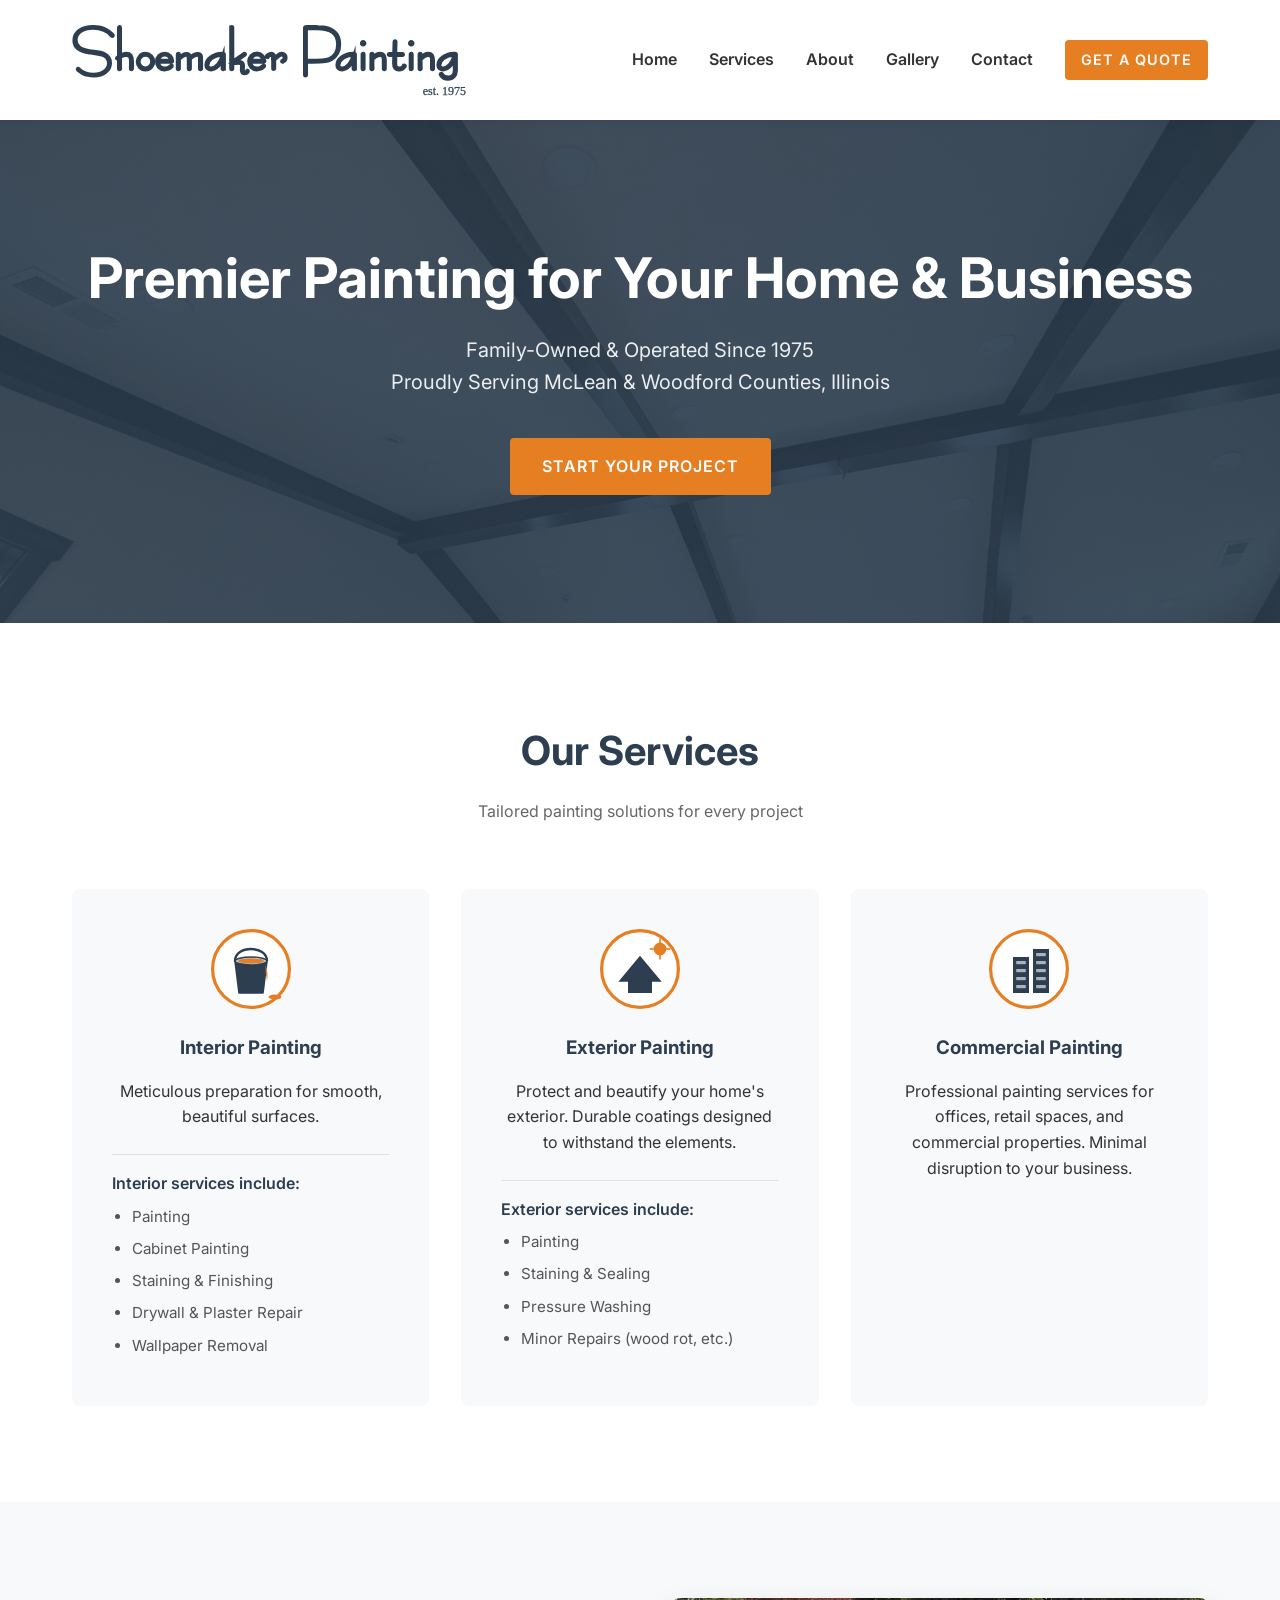
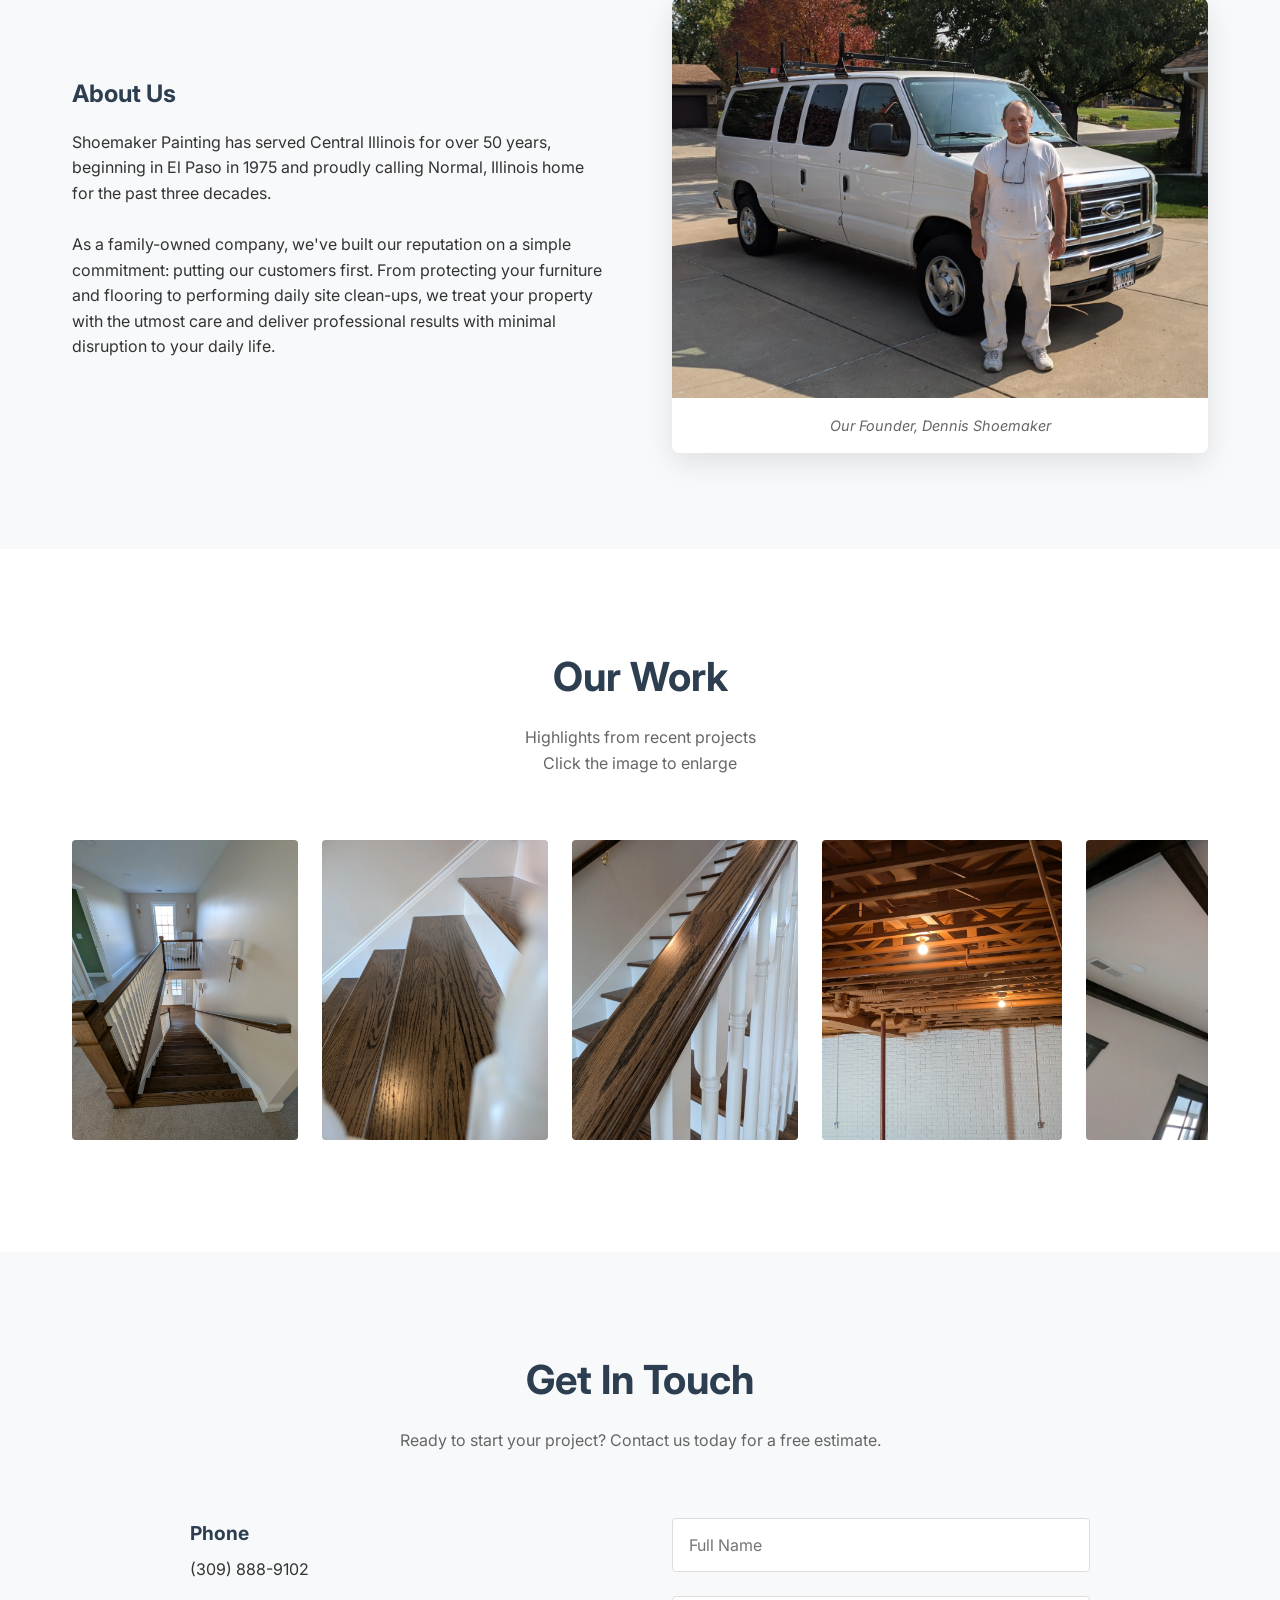
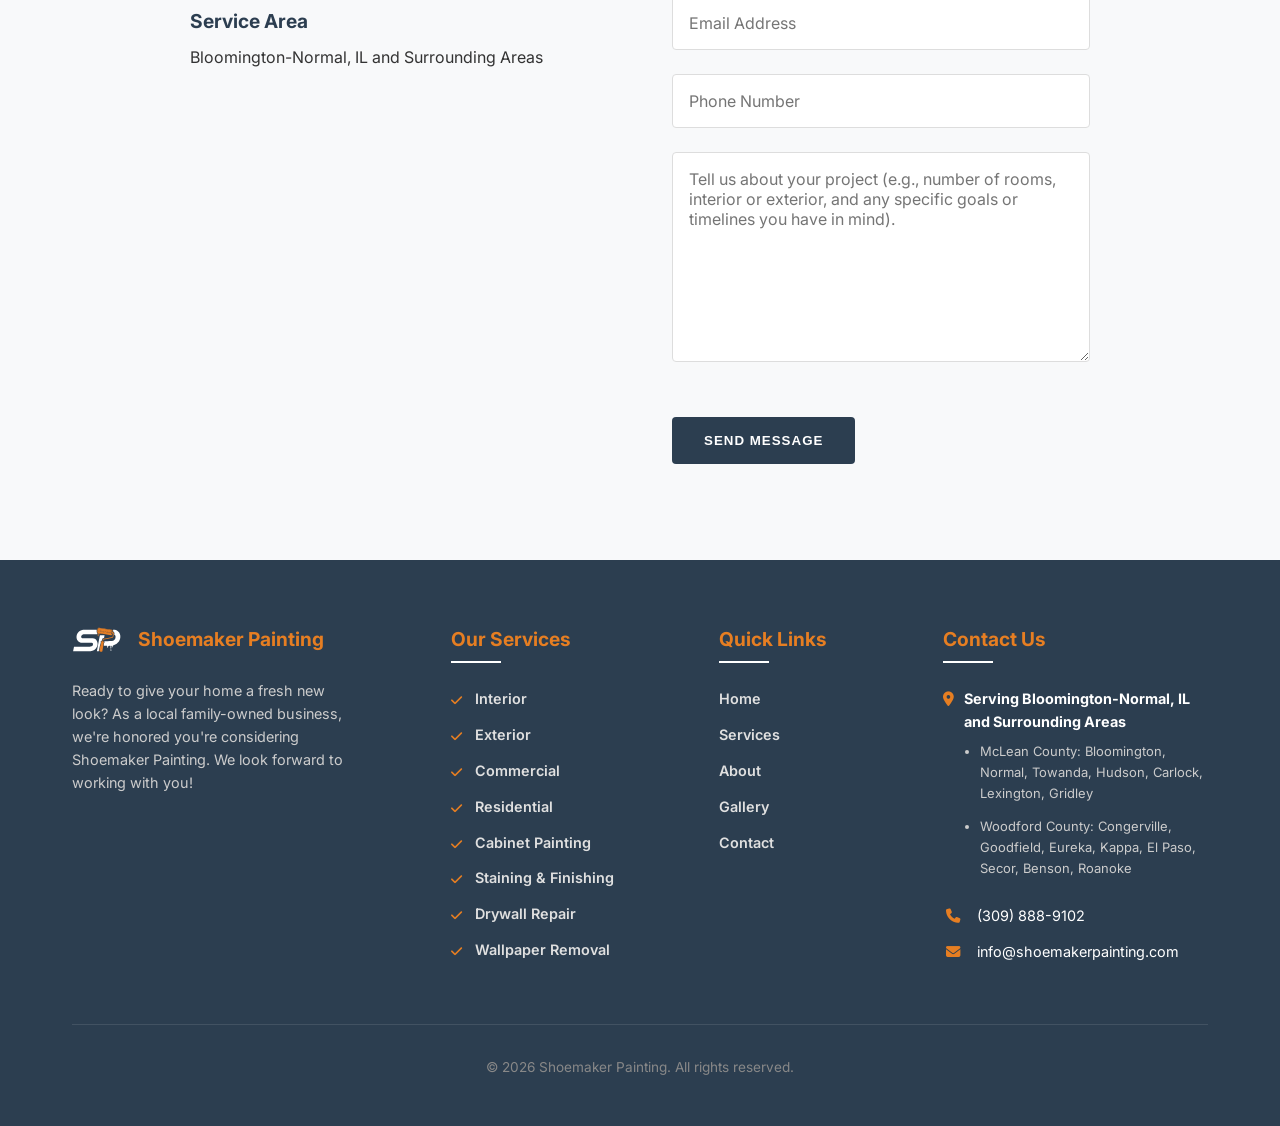
==== index.html @ 108792e7 "Update index.html" ====
<!DOCTYPE html>
<html lang="en">

<head>
    <meta charset="UTF-8">
    <meta name="viewport" content="width=device-width, initial-scale=1.0">
    <title>Shoemaker Painting | Professional Painting Services</title>
    <link rel="icon" type="image/svg+xml" href="images/favicon.svg">
    <meta name="description"
        content="Professional painting services for residential and commercial properties in Bloomington-Normal, Illinois, and surrounding areas. Elevate your interiors and exteriors with our skilled painters.">
    <link rel="preconnect" href="https://fonts.googleapis.com">
    <link rel="preconnect" href="https://fonts.gstatic.com" crossorigin>
    <link href="https://fonts.googleapis.com/css2?family=Inter:wght@400;600;700&display=swap" rel="stylesheet">
    <link href="https://fonts.googleapis.com/css2?family=Dancing+Script:wght@700&display=swap" rel="stylesheet">
    <link rel="stylesheet" href="https://cdnjs.cloudflare.com/ajax/libs/font-awesome/6.4.0/css/all.min.css">
    <link rel="stylesheet" href="style.css">
    <script src="script.js" defer></script>
    <script type="application/ld+json">
    {
        "@context": "https://schema.org",
        "@type": "WebSite",
        "name": "Shoemaker Painting",
        "alternateName": ["Dennis Shoemaker Painting"],
        "url": "https://shoemakerpainting.com/"
    }
    </script>
</head>

<body>
    <header>
        <div class="container">
            <nav>
                <a href="#home" class="logo-link">
                    <img src="images/logo.svg" alt="Shoemaker Painting" class="logo-img">
                </a>
                <div class="menu-toggle" id="mobile-menu">
                    <span>&#9776;</span>
                </div>
                <ul class="nav-links">
                    <li><a href="#home">Home</a></li>
                    <li><a href="#services">Services</a></li>
                    <li><a href="#about">About</a></li>
                    <li><a href="#gallery">Gallery</a></li>
                    <li><a href="#contact">Contact</a></li>
                    <li><a href="#contact" class="btn btn-primary" style="padding: 0.5rem 1rem; font-size: 0.9rem;">Get
                            a Quote</a></li>
                </ul>
            </nav>
        </div>
    </header>

    <section id="home" class="hero">
        <div class="container">
            <h1>Premier Painting for Your Home & Business</h1>
            <p>Family-Owned & Operated Since 1975<br>
                Proudly Serving McLean & Woodford Counties, Illinois</p>
            <a href="#contact" class="btn btn-primary">Start Your Project</a>
        </div>
    </section>

    <section id="services" class="services">
        <div class="container">
            <div class="section-header">
                <h2>Our Services</h2>
                <p>Tailored painting solutions for every project</p>
            </div>
            <div class="services-grid">
                <div class="service-card">
                    <div class="service-icon">
                        <img src="images/services/interior.svg" alt="Interior Painting Icon">
                    </div>
                    <h3>Interior Painting</h3>
                    <p>Meticulous preparation for smooth, beautiful surfaces.</p>
                    <div class="service-list-container">
                        <p>Interior services include:</p>
                        <ul class="service-list">
                            <li>Painting</li>
                            <li>Cabinet Painting</li>
                            <li>Staining & Finishing</li>
                            <li>Drywall & Plaster Repair</li>
                            <li>Wallpaper Removal</li>
                        </ul>
                    </div>
                </div>
                <div class="service-card">
                    <div class="service-icon">
                        <img src="images/services/exterior.svg" alt="Exterior Painting Icon">
                    </div>
                    <h3>Exterior Painting</h3>
                    <p>Protect and beautify your home's exterior. Durable coatings designed to withstand the elements.
                    </p>
                    <div class="service-list-container">
                        <p>Exterior services include:</p>
                        <ul class="service-list">
                            <li>Painting</li>
                            <li>Staining & Sealing</li>
                            <li>Pressure Washing</li>
                            <li>Minor Repairs (wood rot, etc.)</li>
                        </ul>
                    </div>
                </div>
                <div class="service-card">
                    <div class="service-icon">
                        <img src="images/services/commercial.svg" alt="Commercial Painting Icon">
                    </div>
                    <h3>Commercial Painting</h3>
                    <p>Professional painting services for offices, retail spaces, and commercial properties. Minimal
                        disruption to your business.</p>
                </div>
            </div>
        </div>
    </section>

    <section id="about" class="about">
        <div class="container">
            <div class="about-content">
                <div class="about-text">
                    <h2>About Us</h2>
                    <p>Shoemaker Painting has served Central Illinois for over 50 years, beginning in El Paso in 1975
                        and proudly calling Normal, Illinois home for the past three decades.
                        <br><br>
                        As a family-owned company, we've built our reputation on a simple commitment: putting our
                        customers first. From protecting your furniture and flooring to performing daily site clean-ups,
                        we treat your property with the utmost care and deliver professional results with minimal
                        disruption to your daily life.
                    </p>
                </div>
                <!-- Placeholder for About Image -->
                <div class="about-image">
                    <img src="images/about.webp" alt="About Shoemaker Painting">
                    <p class="about-image-caption">Our Founder, Dennis Shoemaker</p>
                </div>
            </div>
        </div>
    </section>

    <section id="gallery" class="gallery">
        <div class="container">
            <div class="section-header">
                <h2>Our Work</h2>
                <p>Highlights from recent projects
                    <br>Click the image to enlarge
                </p>
            </div>
            <div class="gallery-wrapper">
                <div class="scroll-area left"></div>
                <div class="gallery-grid">
                    <div class="gallery-item"><img src="images/gallery/gallery_01.webp" alt="Gallery Image 1"></div>
                    <div class="gallery-item"><img src="images/gallery/gallery_02.webp" alt="Gallery Image 2"></div>
                    <div class="gallery-item"><img src="images/gallery/gallery_03.webp" alt="Gallery Image 3"></div>
                    <div class="gallery-item"><img src="images/gallery/gallery_04.webp" alt="Gallery Image 4"></div>
                    <div class="gallery-item"><img src="images/gallery/gallery_05.webp" alt="Gallery Image 5"></div>
                    <div class="gallery-item"><img src="images/gallery/gallery_06.webp" alt="Gallery Image 6"></div>
                    <div class="gallery-item"><img src="images/gallery/gallery_07.webp" alt="Gallery Image 7"></div>
                    <div class="gallery-item"><img src="images/gallery/gallery_08.webp" alt="Gallery Image 8"></div>
                    <div class="gallery-item"><img src="images/gallery/gallery_09.webp" alt="Gallery Image 9"></div>
                    <div class="gallery-item"><img src="images/gallery/gallery_010.webp" alt="Gallery Image 10"></div>
                    <div class="gallery-item"><img src="images/gallery/gallery_011.webp" alt="Gallery Image 11"></div>
                    <div class="gallery-item"><img src="images/gallery/gallery_012.webp" alt="Gallery Image 12"></div>
                </div>
                <div class="scroll-area right"></div>
            </div>
        </div>
    </section>

    <section id="contact" class="contact">
        <div class="container">
            <div class="section-header">
                <h2>Get In Touch</h2>
                <p>Ready to start your project? Contact us today for a free estimate.</p>
            </div>
            <div class="contact-container">
                <div class="contact-info">
                    <div>
                        <h3>Phone</h3>
                        <p>(309) 888-9102</p>
                    </div>
                    <div>
                        <h3>Service Area</h3>
                        <p>Bloomington-Normal, IL and Surrounding Areas</p>
                    </div>
                </div>
                <form class="contact-form" target="_blank" action="https://api.web3forms.com/submit" method="POST"
                    id="form">
                    <input type="hidden" name="access_key" value="b9a448a4-fd8c-4ebf-8d6e-56b4ec3b4410">
                    <input type="hidden" name="subject" value="New Message from shoemakerpainting.com" />
                    <input type="hidden" name="redirect" value="https://web3forms.com/success" />
                    <div class="form-group">
                        <input type="text" name="name" id="name" placeholder="Full Name" required>
                    </div>
                    <div class="form-group">
                        <input type="email" name="email" id="email" placeholder="Email Address" required>
                    </div>
                    <div class="form-group">
                        <input type="tel" name="phone" id="phone" placeholder="Phone Number" required>
                    </div>
                    <div class="form-group">
                        <textarea name="message" id="message"
                            placeholder="Tell us about your project (e.g., number of rooms, interior or exterior, and any specific goals or timelines you have in mind)."
                            maxlength="2000" required></textarea>
                    </div>
                    <div class="h-captcha" data-captcha="true"></div>
                    <button type="submit" class="btn btn-submit">Send Message</button>
                </form>
            </div>
        </div>
    </section>

    <footer>
        <div class="container">
            <div class="footer-content">
                <!-- Brand Section -->
                <div class="footer-section brand">
                    <div class="footer-brand-header">
                        <img src="images/icon.svg" alt="Shoemaker Painting Logo" class="footer-logo">
                        <h3>Shoemaker Painting</h3>
                    </div>
                    <p>Ready to give your home a fresh new look? As a local family-owned business, we're honored you're
                        considering Shoemaker Painting. We look forward to working with you!</p>
                </div>

                <!-- Services -->
                <div class="footer-section services-footer">
                    <h3>Our Services</h3>
                    <ul>
                        <li><a href="#services">Interior</a></li>
                        <li><a href="#services">Exterior</a></li>
                        <li><a href="#services">Commercial</a></li>
                        <li><a href="#services">Residential</a></li>
                        <li><a href="#services">Cabinet Painting</a></li>
                        <li><a href="#services">Staining & Finishing</a></li>
                        <li><a href="#services">Drywall Repair</a></li>
                        <li><a href="#services">Wallpaper Removal</a></li>
                    </ul>
                </div>

                <!-- Quick Links -->
                <div class="footer-section links">
                    <h3>Quick Links</h3>
                    <ul>
                        <li><a href="#hero">Home</a></li>
                        <li><a href="#services">Services</a></li>
                        <li><a href="#about">About</a></li>
                        <li><a href="#gallery">Gallery</a></li>
                        <li><a href="#contact">Contact</a></li>
                    </ul>
                </div>

                <!-- Contact Info -->
                <div class="footer-section contact-info-footer">
                    <h3>Contact Us</h3>
                    <ul>
                        <li class="contact-item-flex">
                            <i class="fas fa-map-marker-alt"></i>
                            <div>
                                <strong>Serving Bloomington-Normal, IL and Surrounding Areas</strong>
                                <ul class="location-areas">
                                    <li>McLean County: Bloomington, Normal, Towanda, Hudson, Carlock, Lexington, Gridley
                                    </li>
                                    <li>Woodford County: Congerville, Goodfield, Eureka, Kappa, El Paso, Secor, Benson,
                                        Roanoke
                                    </li>
                                </ul>
                            </div>
                        </li>
                        <li><i class="fas fa-phone"></i> (309) 888-9102</li>
                        <li><i class="fas fa-envelope"></i> info@shoemakerpainting.com</li>
                    </ul>
                </div>

                <!-- Social Media
                <div class="footer-section social">
                    <h3>Follow Us</h3>
                    <div class="social-icons">
                        <a href="#" aria-label="Instagram"><i class="fab fa-instagram"></i></a>
                    </div>
                </div>-->
            </div>

            <div class="footer-bottom">
                <p>&copy; 2026 Shoemaker Painting. All rights reserved.</p>
            </div>
        </div>
    </footer>

    <!-- Lightbox Modal -->
    <div id="lightbox" class="lightbox">
        <span class="close-lightbox">&times;</span>
        <button class="lightbox-prev" id="lightbox-prev">&#10094;</button>
        <button class="lightbox-next" id="lightbox-next">&#10095;</button>
        <img class="lightbox-content" id="lightbox-img">
    </div>
    <script src="https://web3forms.com/client/script.js" async defer></script>
</body>

</html>
---- style.css ----
:root {
    --primary-color: #2C3E50;
    /* Dark Slate Blue */
    --secondary-color: #F8F9FA;
    /* Light Gray */
    --accent-color: #E67E22;
    /* Muted Gold/Orange */
    --text-color: #333333;
    --white: #FFFFFF;
    --spacing-unit: 1rem;
    --font-primary: 'Inter', sans-serif;
    /* Modern, clean font */
}

/* Reset & Base Styles */
* {
    margin: 0;
    padding: 0;
    box-sizing: border-box;
}

body {
    font-family: var(--font-primary);
    line-height: 1.6;
    color: var(--text-color);
    background-color: var(--secondary-color);
    width: 100%;
    overflow-x: hidden;
}

a {
    text-decoration: none;
    color: inherit;
    transition: color 0.3s ease;
}

ul {
    list-style: none;
}

img {
    max-width: 100%;
    display: block;
}

/* Typography */
h1,
h2,
h3,
h4,
h5,
h6 {
    margin-bottom: var(--spacing-unit);
    color: var(--primary-color);
    font-weight: 700;
}

p {
    margin-bottom: var(--spacing-unit);
}

.container {
    max-width: 1200px;
    margin: 0 auto;
    padding: 0 2rem;
}

/* Header */
header {
    background-color: var(--white);
    padding: 1.5rem 0;
    box-shadow: 0 2px 10px rgba(0, 0, 0, 0.05);
    position: sticky;
    top: 0;
    z-index: 1000;
}

nav {
    display: flex;
    justify-content: space-between;
    align-items: center;
}

.logo-link {
    display: flex;
    align-items: center;
}

.logo-img {
    height: 72px;
    width: auto;
    max-width: 100%;
    /* Ensure it doesn't overflow container on smaller screens if not caught by media query */
    display: block;
}

.nav-links {
    display: flex;
    gap: 2rem;
    align-items: center;
}

.nav-links a {
    font-weight: 600;
}

.nav-links a:hover {
    color: var(--accent-color);
}

.menu-toggle {
    display: none;
    font-size: 1.5rem;
    cursor: pointer;
}

/* Hero Section */
.hero {
    background: linear-gradient(rgba(44, 62, 80, 0.85), rgba(44, 62, 80, 0.85)), url('images/bg.webp');
    background-size: cover;
    background-position: center;
    background-repeat: no-repeat;
    color: var(--white);
    padding: 8rem 0;
    text-align: center;
    position: relative;
    overflow: hidden;
}

.hero h1 {
    font-size: 3.5rem;
    color: var(--white);
    margin-bottom: 1.5rem;
    line-height: 1.1;
}

.hero p {
    font-size: 1.25rem;
    max-width: 600px;
    margin: 0 auto 2.5rem;
    opacity: 0.9;
}

.btn {
    display: inline-block;
    padding: 1rem 2rem;
    border-radius: 4px;
    /* Slightly rounded corners */
    text-transform: uppercase;
    font-weight: 600;
    letter-spacing: 1px;
    transition: background-color 0.3s ease, transform 0.2s ease;
}

.btn-primary {
    background-color: var(--accent-color);
    color: var(--white);
}

.btn-primary:hover {
    background-color: #D35400;
    transform: translateY(-2px);
}

/* Services Section */
.services {
    padding: 6rem 0;
    background-color: var(--white);
}

.section-header {
    text-align: center;
    margin-bottom: 4rem;
}

.section-header h2 {
    font-size: 2.5rem;
}

.section-header p {
    color: #666;
}

.services-grid {
    display: grid;
    grid-template-columns: repeat(auto-fit, minmax(300px, 1fr));
    gap: 2rem;
}

.service-card {
    padding: 2.5rem;
    background: var(--secondary-color);
    border-radius: 8px;
    transition: transform 0.3s ease;
    text-align: center;
}

.service-card:hover {
    transform: translateY(-5px);
}

.service-icon {
    width: 80px;
    height: 80px;
    margin: 0 auto 1.5rem;
}

.service-icon img {
    width: 100%;
    height: 100%;
    object-fit: contain;
    transition: transform 0.3s ease;
}

.service-card:hover .service-icon img {
    transform: scale(1.1);
}

/* About Section */
.about {
    padding: 6rem 0;
    background-color: var(--secondary-color);
}

.about-content {
    display: flex;
    align-items: center;
    gap: 4rem;
}

.about-text {
    flex: 1;
}

.about-image {
    flex: 1;
    border-radius: 8px;
    overflow: hidden;
    box-shadow: 0 10px 30px rgba(0, 0, 0, 0.1);
}

.about-image img {
    width: 100%;
    height: 400px;
    object-fit: cover;
}

.about-image-caption {
    padding: 1rem;
    background-color: var(--white);
    text-align: center;
    font-size: 0.9rem;
    color: #666;
    font-style: italic;
    margin: 0;
}

/* Gallery Section */
.gallery {
    padding: 6rem 0;
    background-color: var(--white);
}

.gallery-grid {
    display: flex;
    gap: 1.5rem;
    overflow-x: auto;
    padding-bottom: 1rem;
    scroll-snap-type: x mandatory;
    scrollbar-width: thin;
    scrollbar-color: var(--accent-color) var(--secondary-color);
}

.gallery-grid::-webkit-scrollbar {
    height: 8px;
}

.gallery-grid::-webkit-scrollbar-track {
    background: var(--secondary-color);
    border-radius: 4px;
}

.gallery-grid::-webkit-scrollbar-thumb {
    background-color: var(--accent-color);
    border-radius: 4px;
}

.gallery-item {
    flex: 0 0 auto;
    /* Allow width to adjust to content */
    height: 300px;
    /* Increased height for better visibility */
    background-color: #ddd;
    /* Placeholder */
    border-radius: 4px;
    overflow: hidden;
    transition: transform 0.3s ease;
    display: flex;
    align-items: center;
    justify-content: center;
    color: #888;
    scroll-snap-align: start;
    cursor: pointer;
    -webkit-backface-visibility: hidden;
    backface-visibility: hidden;
    transform: translateZ(0);
    min-width: 200px;
    /* Ensure text placeholders aren't too thin */
}

.gallery-item:hover {
    transform: scale(1.02);
}

.gallery-item img {
    width: auto;
    height: 100%;
    object-fit: contain;
    /* Ensure the whole image is seen if it doesn't match dimensions, though width:auto usually handles this */
}

/* Contact Section */
.contact {
    padding: 6rem 0;
    background-color: var(--secondary-color);
}

.contact-container {
    display: grid;
    grid-template-columns: 1fr 1fr;
    gap: 4rem;
    max-width: 900px;
    margin: 0 auto;
}

.contact-info div {
    margin-bottom: 1.5rem;
}

.contact-info h3 {
    margin-bottom: 0.5rem;
    font-size: 1.2rem;
}

.contact-form {
    display: flex;
    flex-direction: column;
    gap: 1.5rem;
}

.form-group input,
.form-group textarea {
    width: 100%;
    padding: 1rem;
    border: 1px solid #ddd;
    border-radius: 4px;
    font-family: inherit;
    font-size: 1rem;
}

.form-group textarea {
    min-height: 210px;
    resize: vertical;
}

.btn-submit {
    align-self: flex-start;
    background-color: var(--primary-color);
    color: var(--white);
    border: none;
    cursor: pointer;
}

.btn-submit:hover {
    background-color: #1a252f;
}

/* Footer */
/* Footer */
footer {
    background-color: var(--primary-color);
    color: var(--white);
    padding: 4rem 0 2rem;
    font-size: 0.9rem;
}

.footer-content {
    display: grid;
    grid-template-columns: 1.5fr 1fr 0.8fr 1.2fr;
    /* Brand, Services, Quick Links, Contact */
    gap: 3rem;
    margin-bottom: 3rem;
    text-align: left;
}

.footer-brand-header {
    display: flex;
    align-items: center;
    gap: 1rem;
    margin-bottom: 1.5rem;
}

.footer-logo {
    width: 50px;
    /* Slightly smaller to fit better side-by-side */
    height: auto;
    display: block;
    margin-bottom: 0;
    /* Removing bottom margin since we use gap */
}

.footer-section h3 {
    color: var(--accent-color);
    font-size: 1.2rem;
    margin-bottom: 1.5rem;
    position: relative;
    padding-bottom: 0.5rem;
}

.footer-brand-header h3 {
    margin-bottom: 0;
    padding-bottom: 0;
}

.footer-brand-header h3::after {
    display: none;
    /* Remove underline for the logo title if desired, or keep it */
}

.footer-section h3::after {
    content: '';
    position: absolute;
    left: 0;
    bottom: 0;
    width: 50px;
    height: 2px;
    background-color: var(--white);
}

.footer-section p {
    color: #ccc;
    line-height: 1.6;
}

.footer-section.brand p {
    max-width: 280px;
    /* Make brand text wrap sooner */
}

.footer-section ul {
    list-style: none;
    padding: 0;
}

.footer-section ul li {
    margin-bottom: 0.8rem;
}

.contact-item-flex {
    display: flex;
    align-items: flex-start;
}

.contact-item-flex i {
    margin-top: 5px;
    /* Align icon with first line of text */
}

.footer-section ul li a {
    color: #ccc;
    transition: color 0.3s ease;
}

.footer-section ul li a:hover {
    color: var(--accent-color);
    padding-left: 5px;
}

/* Center Services and Links columns */
/* Center Services and Links columns - Reverted to Left Align for consistency */
.footer-section.services-footer,
.footer-section.links {
    display: block;
    /* Default block behavior */
    text-align: left;
}

.footer-section.services-footer h3,
.footer-section.links h3 {
    width: 100%;
    /* Full width */
}

.footer-section.services-footer h3::after,
.footer-section.links h3::after {
    left: 0;
    transform: none;
}

.footer-section.services-footer ul,
.footer-section.links ul {
    width: 100%;
    text-align: left;
}

.services-footer ul li {
    position: relative;
    padding-left: 1.5rem;
}

.services-footer ul li a {
    font-weight: 600;
    color: #e0e0e0;
    /* Slightly brighter for better contrast with bold */
}

.footer-section.links ul li a {
    font-weight: 600;
    color: #e0e0e0;
}

.services-footer ul li::before {
    content: '\f00c';
    /* FontAwesome check */
    font-family: 'Font Awesome 6 Free';
    font-weight: 900;
    position: absolute;
    left: 0;
    color: var(--accent-color);
    font-size: 0.8rem;
    top: 4px;
}

.contact-info-footer i {
    color: var(--accent-color);
    margin-right: 10px;
    width: 20px;
    text-align: center;
}

.location-areas {
    list-style: disc !important;
    margin-left: 1.0rem;
    margin-top: 0.5rem;
    color: #ccc;
    font-size: 0.9em;
}

.location-areas li {
    margin-bottom: 0.3rem;
}

.social-icons {
    display: flex;
    gap: 1rem;
}

.social-icons a {
    display: flex;
    align-items: center;
    justify-content: center;
    width: 40px;
    height: 40px;
    background-color: rgba(255, 255, 255, 0.1);
    color: var(--white);
    border-radius: 50%;
    transition: all 0.3s ease;
}

.social-icons a:hover {
    background-color: var(--accent-color);
    transform: translateY(-3px);
}

.footer-bottom {
    text-align: center;
    padding-top: 2rem;
    border-top: 1px solid rgba(255, 255, 255, 0.1);
    color: #888;
    font-size: 0.85rem;
}

/* Responsive */
@media (max-width: 768px) {
    .logo-img {
        height: auto;
        width: 80%;
        max-width: 300px;
    }

    .hero h1 {
        font-size: 2.5rem;
    }

    .nav-links {
        display: none;
        flex-direction: column;
        position: absolute;
        top: 100%;
        left: 0;
        width: 100%;
        background-color: var(--white);
        padding: 2rem;
        box-shadow: 0 4px 6px rgba(0, 0, 0, 0.05);
        text-align: center;
    }

    .nav-links.active {
        display: flex;
    }

    .menu-toggle {
        display: block;
    }

    .about-content {
        flex-direction: column;
    }

    .contact-container {
        grid-template-columns: 1fr;
    }

    .footer-content {
        grid-template-columns: 1fr;
        /* Stack footer columns on mobile */
        gap: 2rem;
    }
}

/* Lightbox Styles */
.lightbox {
    display: none;
    position: fixed;
    z-index: 2000;
    padding-top: 100px;
    left: 0;
    top: 0;
    width: 100%;
    height: 100%;
    overflow: auto;
    background-color: rgba(0, 0, 0, 0.9);
}

.lightbox-content {
    margin: auto;
    display: block;
    width: 80%;
    max-width: 900px;
    max-height: 80vh;
    object-fit: contain;
    animation-name: zoom;
    animation-duration: 0.6s;
}

@keyframes zoom {
    from {
        transform: scale(0)
    }

    to {
        transform: scale(1)
    }
}

.close-lightbox {
    position: absolute;
    top: 15px;
    right: 35px;
    color: #f1f1f1;
    font-size: 40px;
    font-weight: bold;
    transition: 0.3s;
    cursor: pointer;
}

.close-lightbox:hover,
.close-lightbox:focus {
    color: #bbb;
    text-decoration: none;
    cursor: pointer;
}

@media only screen and (max-width: 700px) {
    .lightbox-content {
        width: 100%;
    }
}

/* Lightbox Navigation */
.lightbox-prev,
.lightbox-next {
    cursor: pointer;
    position: absolute;
    top: 50%;
    width: auto;
    padding: 16px;
    margin-top: -50px;
    color: white;
    font-weight: bold;
    font-size: 20px;
    transition: 0.6s ease;
    border-radius: 0 3px 3px 0;
    user-select: none;
    -webkit-user-select: none;
    background-color: rgba(0, 0, 0, 0);
    border: none;
    z-index: 2001;
}

.lightbox-next {
    right: 0;
    border-radius: 3px 0 0 3px;
}

.lightbox-prev {
    left: 0;
    border-radius: 0 3px 3px 0;
}

.lightbox-prev:hover,
.lightbox-next:hover {
    background-color: rgba(0, 0, 0, 0.8);
}

/* Service List Styles */
.service-list-container {
    text-align: left;
    margin-top: 1.5rem;
    padding-top: 1rem;
    border-top: 1px solid rgba(0, 0, 0, 0.1);
}

.service-list-container p {
    font-weight: 600;
    margin-bottom: 0.5rem;
    color: var(--primary-color);
}

.service-list {
    list-style-type: disc;
    padding-left: 1.25rem;
    margin: 0;
}

.service-list li {
    margin-bottom: 0.5rem;
    color: #555;
    font-size: 0.95rem;

}

/* Gallery Wrapper for Hover Scroll */
.gallery-wrapper {
    position: relative;
    width: 100%;
}

/* Scroll Areas */
.scroll-area {
    position: absolute;
    top: 0;
    bottom: 20px;
    width: 10%;
    max-width: 40px;
    z-index: 10;
    cursor: pointer;
    display: none;
    transition: opacity 0.3s ease;
    /* Gradient to indicate scroll direction */
}

.scroll-area.left {
    left: 0;
    background: linear-gradient(to right, rgba(0, 0, 0, 0.1), transparent);
}

.scroll-area.right {
    right: 0;
    background: linear-gradient(to left, rgba(0, 0, 0, 0.1), transparent);
}

@media (hover: hover) and (pointer: fine) {
    .scroll-area {
        display: block;
        opacity: 0;
        display: flex;
        align-items: center;
        justify-content: center;
    }

    .scroll-area::after {
        content: '‹';
        color: white;
        font-size: 3rem;
        font-weight: bold;
        text-shadow: 0 2px 4px rgba(0, 0, 0, 0.5);
        opacity: 0;
        transition: opacity 0.3s, transform 0.3s;
    }

    .scroll-area.right::after {
        content: '›';
    }

    .gallery-wrapper:hover .scroll-area {
        /* Show zones slightly when hovering the gallery */
        opacity: 1;
    }

    .gallery-wrapper:hover .scroll-area::after {
        opacity: 0.7;
        /* Visible but subtle when just hovering the gallery */
    }

    .scroll-area:hover {
        /* Stronger indication on direct hover */
        background: linear-gradient(to right, rgba(0, 0, 0, 0.3), transparent);
    }

    .scroll-area:hover::after {
        opacity: 1;
        transform: scale(1.2);
        /* Pop effect */
    }

    .scroll-area.right:hover {
        background: linear-gradient(to left, rgba(0, 0, 0, 0.3), transparent);
    }
}
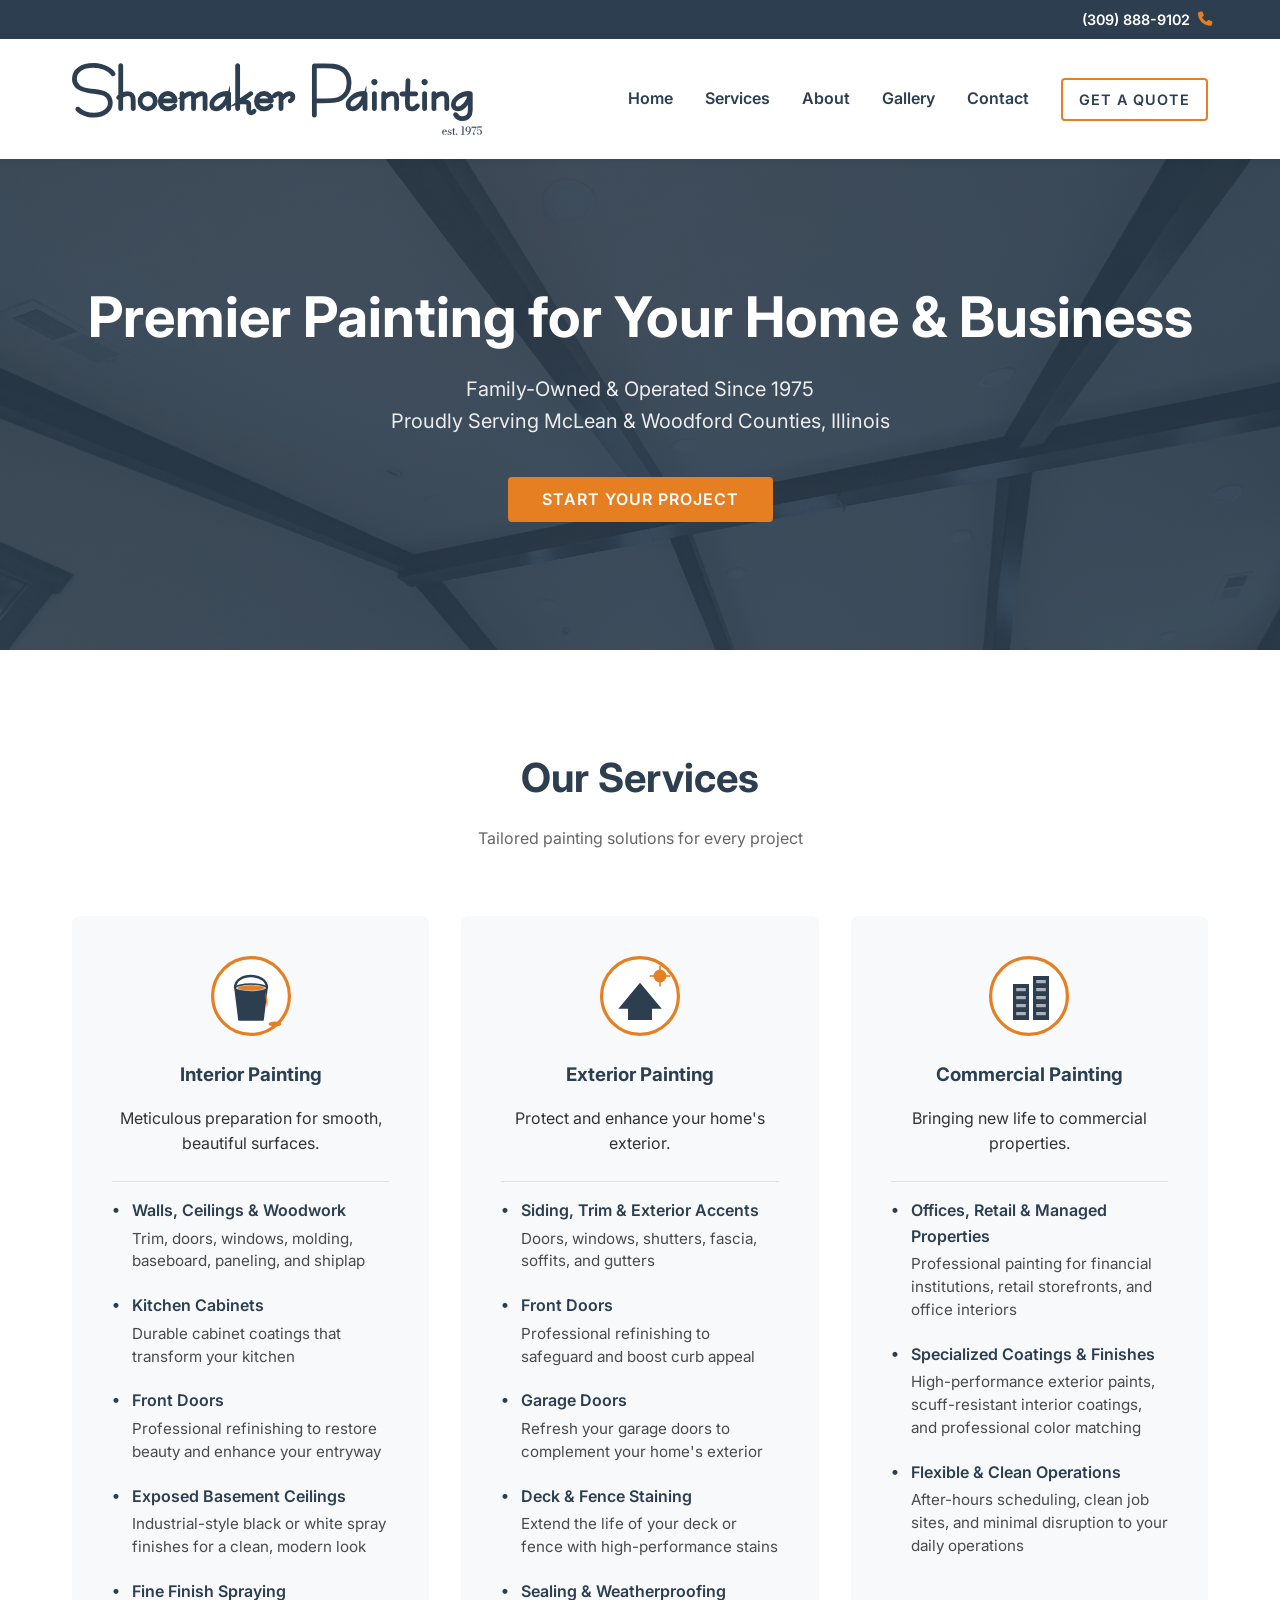
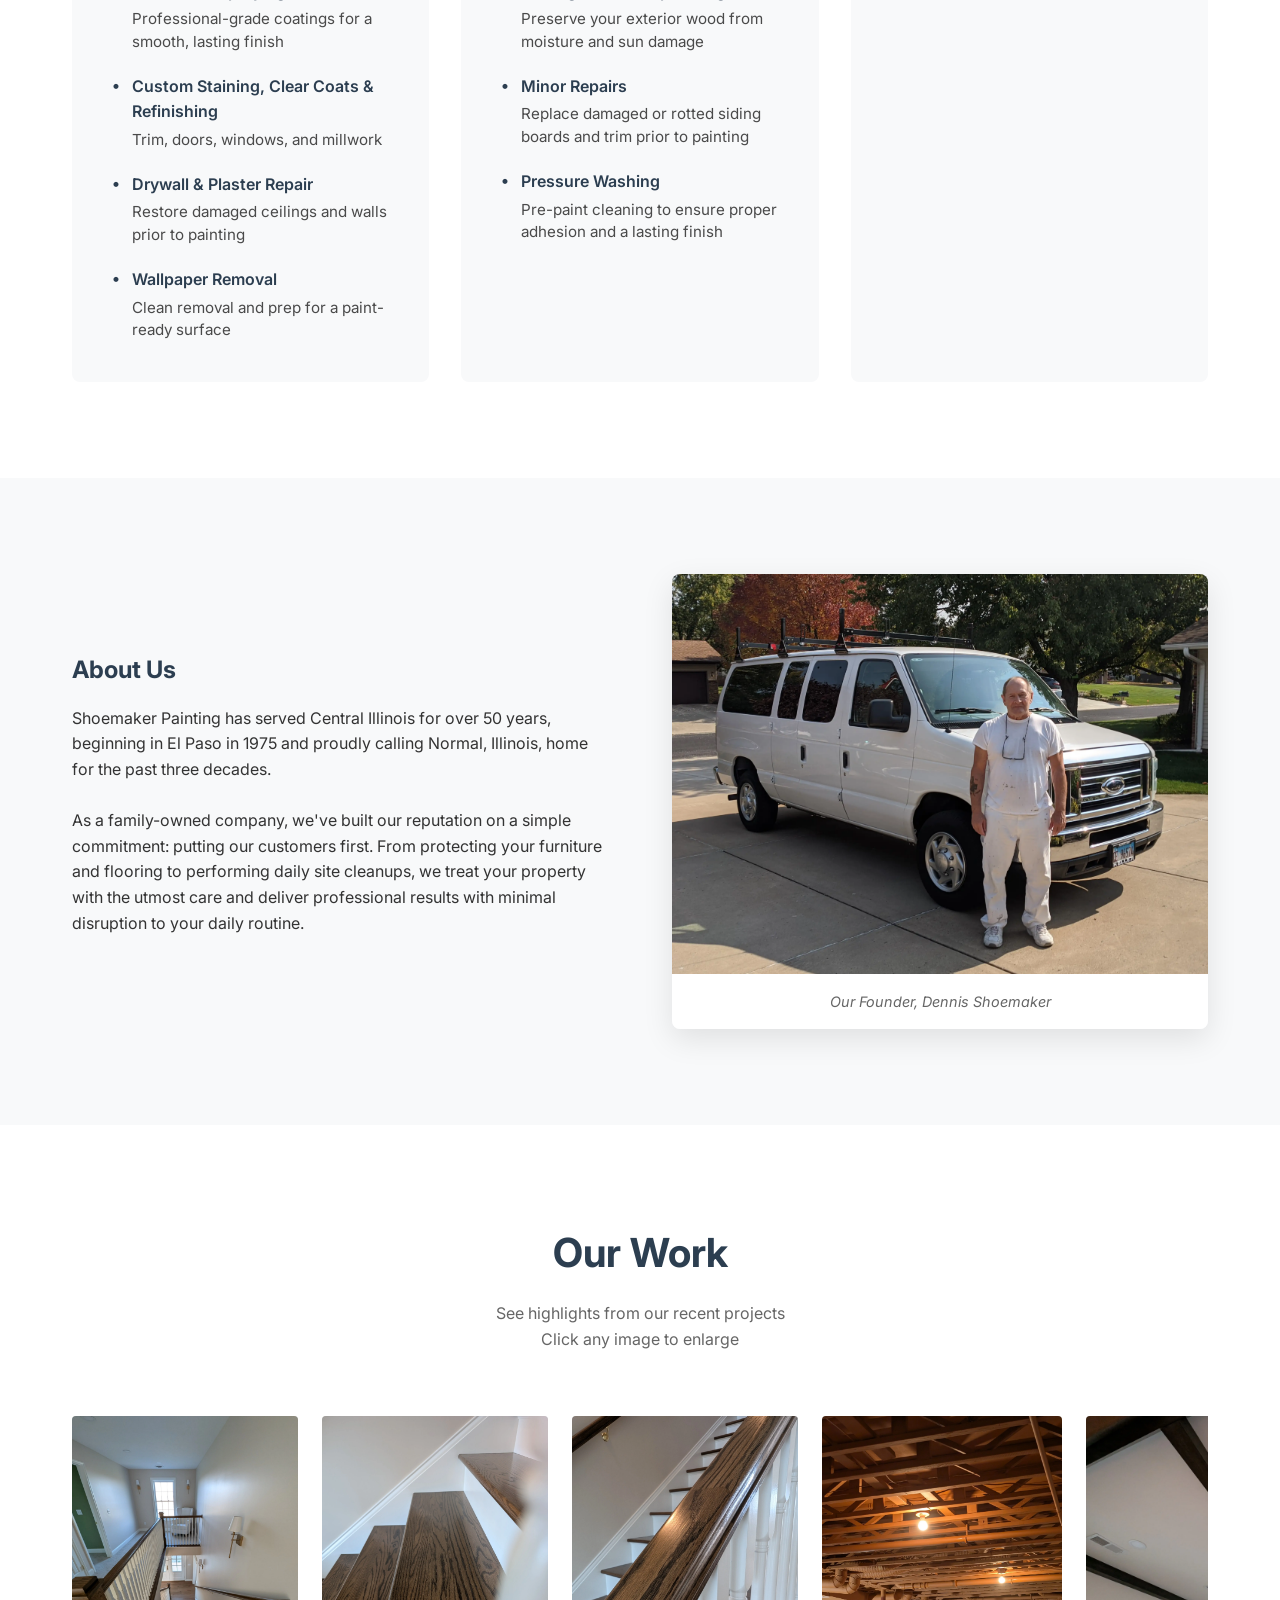
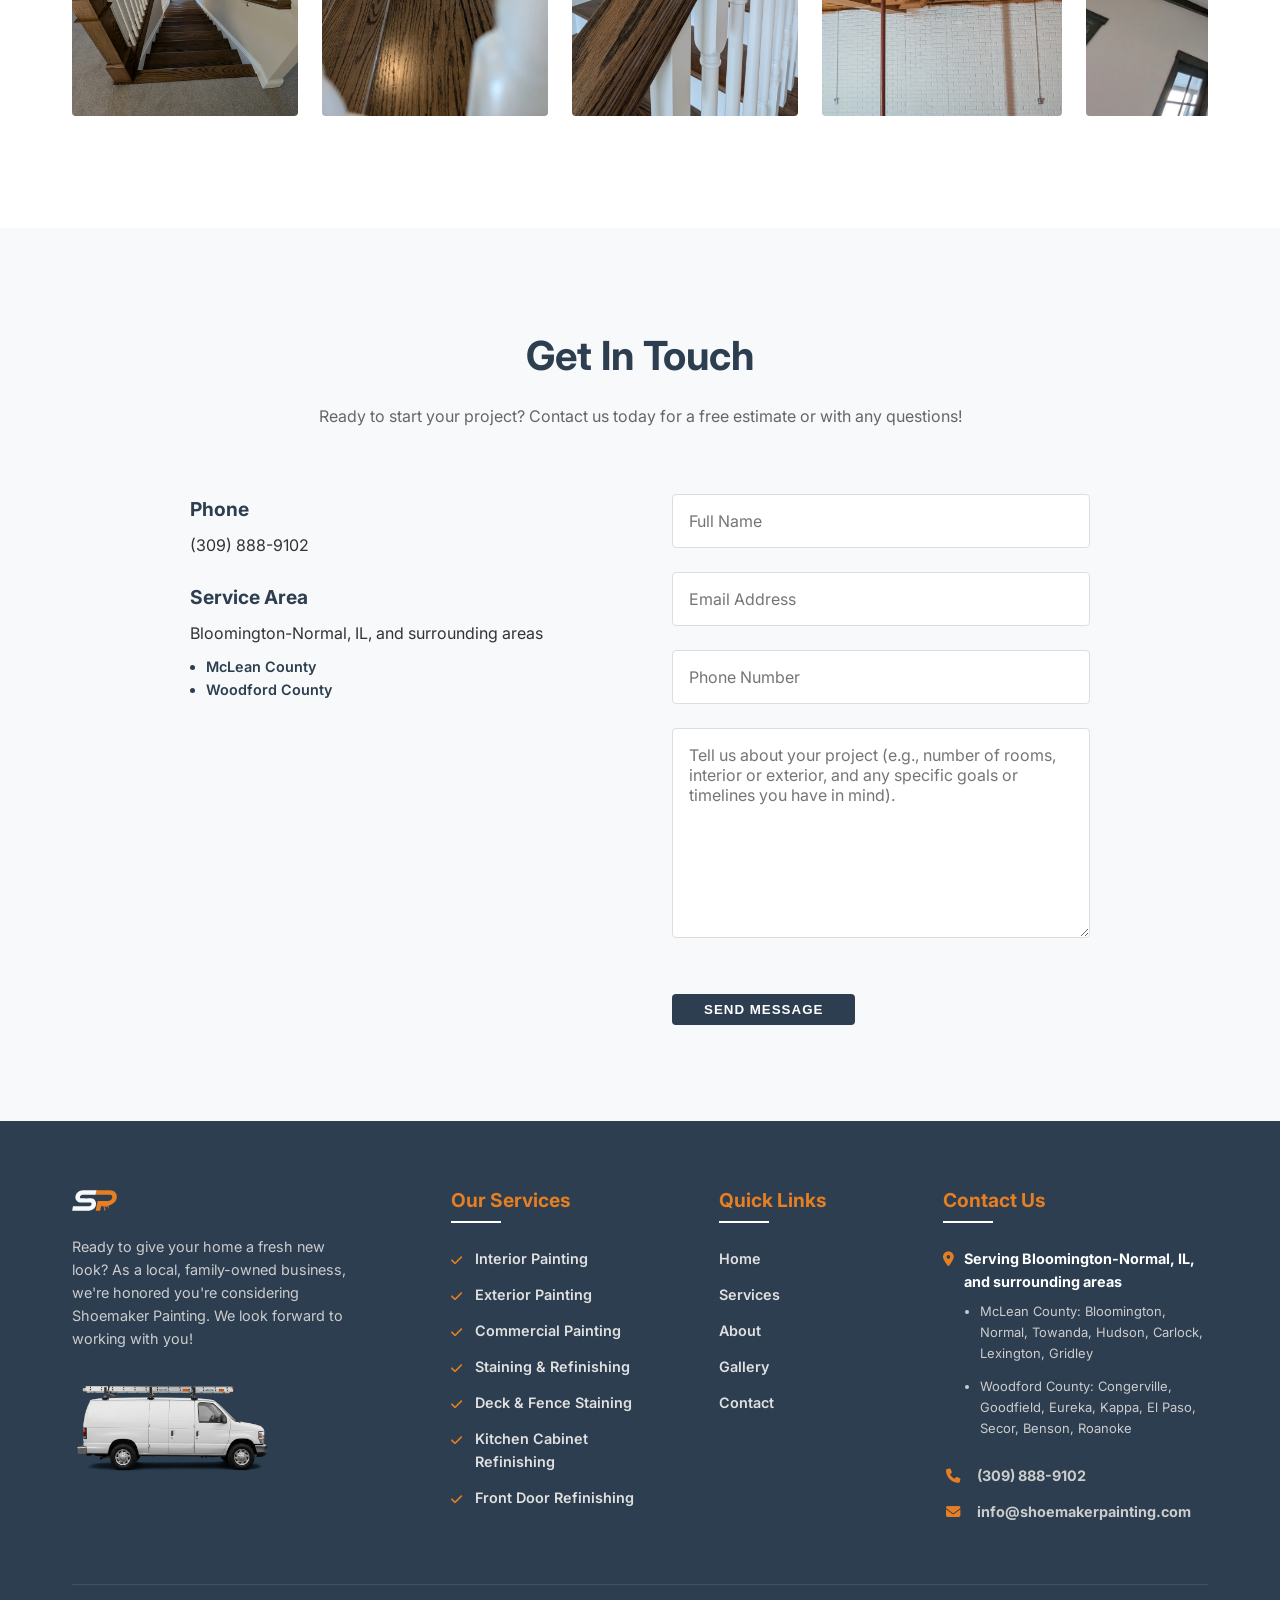
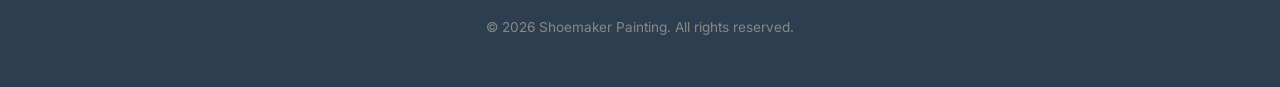
==== commit 8c27c860: "Update index.html" ====
--- a/index.html
+++ b/index.html
@@ -4,56 +4,170 @@
 <head>
     <meta charset="UTF-8">
     <meta name="viewport" content="width=device-width, initial-scale=1.0">
+
     <title>Shoemaker Painting | Professional Painting Services</title>
+    <link rel="canonical" href="https://shoemakerpainting.com/">
+    <meta name="description"
+        content="Professional residential and commercial painting in Bloomington-Normal, Illinois. Family-owned and operated since 1975. Contact us today for a free estimate!">
+
+    <meta property="og:site_name" content="Shoemaker Painting">
+    <meta property="og:title" content="Shoemaker Painting | Professional Painting Services">
+    <meta property="og:description"
+        content="Professional residential and commercial painting in Bloomington-Normal, Illinois. Family-owned and operated since 1975. Contact us today for a free estimate!">
+    <meta property="og:url" content="https://shoemakerpainting.com/">
+    <meta property="og:type" content="website">
+    <meta property="og:image" content="https://shoemakerpainting.com/images/best-painting-job.jpg">
+
+    <meta name="geo.region" content="US-IL" />
+    <meta name="geo.placename" content="Normal" />
+
     <link rel="icon" type="image/svg+xml" href="images/favicon.svg">
-    <meta name="description"
-        content="Professional painting services for residential and commercial properties in Bloomington-Normal, Illinois, and surrounding areas. Elevate your interiors and exteriors with our skilled painters.">
+    <link rel="apple-touch-icon" href="images/favicon-180.png">
+    <link rel="alternate icon" type="image/png" href="images/favicon-32.png">
+
     <link rel="preconnect" href="https://fonts.googleapis.com">
     <link rel="preconnect" href="https://fonts.gstatic.com" crossorigin>
     <link href="https://fonts.googleapis.com/css2?family=Inter:wght@400;600;700&display=swap" rel="stylesheet">
-    <link href="https://fonts.googleapis.com/css2?family=Dancing+Script:wght@700&display=swap" rel="stylesheet">
     <link rel="stylesheet" href="https://cdnjs.cloudflare.com/ajax/libs/font-awesome/6.4.0/css/all.min.css">
     <link rel="stylesheet" href="style.css">
+
     <script src="script.js" defer></script>
+
     <script type="application/ld+json">
     {
         "@context": "https://schema.org",
-        "@type": "WebSite",
-        "name": "Shoemaker Painting",
-        "alternateName": ["Dennis Shoemaker Painting"],
-        "url": "https://shoemakerpainting.com/"
+        "@graph": [
+            {
+                "@type": "WebSite",
+                "@id": "https://shoemakerpainting.com/#website",
+                "url": "https://shoemakerpainting.com/",
+                "name": "Shoemaker Painting",
+                "alternateName": "Dennis Shoemaker Painting",
+                "publisher": { "@id": "https://shoemakerpainting.com/#organization" }
+            },
+            {
+                "@type": ["HomeAndConstructionBusiness", "Painter"],
+                "@id": "https://shoemakerpainting.com/#organization",
+                "name": "Shoemaker Painting",
+                "url": "https://shoemakerpainting.com/",
+                "telephone": "+13098889102",
+                "priceRange": "$$",
+                "foundingDate": "1975",
+                "logo": "https://shoemakerpainting.com/images/icon.svg",
+                "image": "https://shoemakerpainting.com/images/best-painting-job.jpg",
+                "description": "Professional residential and commercial painting in Bloomington-Normal, Illinois. Family-owned and operated since 1975. Contact us today for a free estimate!",
+                "address": {
+                    "@type": "PostalAddress",
+                    "addressLocality": "Normal",
+                    "addressRegion": "IL",
+                    "addressCountry": "US"
+                },
+                "areaServed": [
+                    { "@type": "City", "name": "Bloomington, IL", "@id": "https://www.wikidata.org/wiki/Q285329" },
+                    { "@type": "City", "name": "Normal, IL", "@id": "https://www.wikidata.org/wiki/Q1000216" },
+                    { "@type": "City", "name": "Eureka, IL", "@id": "https://www.wikidata.org/wiki/Q574465" },
+                    { "@type": "City", "name": "El Paso, IL", "@id": "https://www.wikidata.org/wiki/Q575510" },
+                    { "@type": "AdministrativeArea", "name": "McLean County, IL", "@id": "https://www.wikidata.org/wiki/Q110255" },
+                    { "@type": "AdministrativeArea", "name": "Woodford County, IL", "@id": "https://www.wikidata.org/wiki/Q115617" }
+                ],
+                "openingHoursSpecification": [
+                    {
+                        "@type": "OpeningHoursSpecification",
+                        "dayOfWeek": ["Monday", "Tuesday", "Wednesday", "Thursday", "Friday"],
+                        "opens": "08:00",
+                        "closes": "16:00"
+                    }
+                ],
+                "hasOfferCatalog": {
+                    "@type": "OfferCatalog",
+                    "name": "Painting Services",
+                    "itemListElement": [
+                        {
+                            "@type": "Service",
+                            "name": "Interior Painting",
+                            "description": "Meticulous preparation for smooth, beautiful surfaces."
+                        },
+                        {
+                            "@type": "Service",
+                            "name": "Exterior Painting",
+                            "description": "Protect and beautify your home's exterior."
+                        },
+                        {
+                            "@type": "Service",
+                            "name": "Commercial Painting",
+                            "description": "Professional painting services for commercial properties throughout Central Illinois."
+                        },
+                        {
+                            "@type": "Service",
+                            "name": "Kitchen Cabinet Painting",
+                            "description": "Professional-grade coatings for cabinetry."
+                        },
+                        {
+                            "@type": "Service",
+                            "name": "Front Door Painting & Refinishing",
+                            "description": "Premium finishes to restore your home's curb appeal."
+                        },
+                        {
+                            "@type": "Service",
+                            "name": "Wood Staining & Refinishing",
+                            "description": "Expert staining and sealing for trim and millwork."
+                        }
+                    ]
+                }
+            }
+        ]
     }
     </script>
 </head>
 
 <body>
+    <div class="top-bar">
+        <div class="container">
+            <div class="top-bar-content">
+                <a href="tel:+13098889102" class="top-bar-phone">
+                    (309) 888-9102 <i class="fas fa-phone"></i></a>
+            </div>
+        </div>
+    </div>
     <header>
         <div class="container">
             <nav>
                 <a href="#home" class="logo-link">
-                    <img src="images/logo.svg" alt="Shoemaker Painting" class="logo-img">
+                    <img src="images/logo.svg"
+                        alt="Shoemaker Painting - Professional Painting Services in Central Illinois" class="logo-img">
                 </a>
-                <div class="menu-toggle" id="mobile-menu">
-                    <span>&#9776;</span>
-                </div>
+
+                <div class="mobile-actions">
+                    <a href="#contact" class="btn btn-outline btn-mobile-message">GET A QUOTE</a>
+                    <div class="menu-toggle" id="mobile-menu">
+                        <span>&#9776;</span>
+                    </div>
+                </div>
+
                 <ul class="nav-links">
                     <li><a href="#home">Home</a></li>
                     <li><a href="#services">Services</a></li>
                     <li><a href="#about">About</a></li>
                     <li><a href="#gallery">Gallery</a></li>
                     <li><a href="#contact">Contact</a></li>
-                    <li><a href="#contact" class="btn btn-primary" style="padding: 0.5rem 1rem; font-size: 0.9rem;">Get
-                            a Quote</a></li>
+                    <li class="desktop-message-btn">
+                        <a href="#contact" class="btn btn-outline">GET A QUOTE</a>
+                    </li>
                 </ul>
             </nav>
         </div>
     </header>
 
+    <!-- Persistent Call Button -->
+    <a href="tel:+13098889102" class="floating-call-btn" aria-label="Call Now">
+        <i class="fas fa-phone"></i>
+    </a>
+
     <section id="home" class="hero">
         <div class="container">
-            <h1>Premier Painting for Your Home & Business</h1>
-            <p>Family-Owned & Operated Since 1975<br>
-                Proudly Serving McLean & Woodford Counties, Illinois</p>
+            <h1>Premier Painting for Your Home &amp; Business</h1>
+            <p>Family-Owned &amp; Operated Since 1975<br>
+                Proudly Serving McLean &amp; Woodford Counties, Illinois</p>
             <a href="#contact" class="btn btn-primary">Start Your Project</a>
         </div>
     </section>
@@ -65,47 +179,78 @@
                 <p>Tailored painting solutions for every project</p>
             </div>
             <div class="services-grid">
-                <div class="service-card">
+                <div class="service-card" id="interior">
                     <div class="service-icon">
-                        <img src="images/services/interior.svg" alt="Interior Painting Icon">
+                        <img src="images/services/interior.svg" alt="Interior Painting Icon" loading="lazy">
                     </div>
                     <h3>Interior Painting</h3>
                     <p>Meticulous preparation for smooth, beautiful surfaces.</p>
                     <div class="service-list-container">
-                        <p>Interior services include:</p>
-                        <ul class="service-list">
-                            <li>Painting</li>
-                            <li>Cabinet Painting</li>
-                            <li>Staining & Finishing</li>
-                            <li>Drywall & Plaster Repair</li>
-                            <li>Wallpaper Removal</li>
-                        </ul>
-                    </div>
-                </div>
-                <div class="service-card">
+                        <dl class="service-list">
+                            <dt>Walls, Ceilings &amp; Woodwork</dt>
+                            <dd>Trim, doors, windows, molding, baseboard, paneling, and shiplap</dd>
+                            <dt id="cabinets">Kitchen Cabinets</dt>
+                            <dd>Durable cabinet coatings that transform your kitchen</dd>
+                            <dt id="front-doors">Front Doors</dt>
+                            <dd>Professional refinishing to restore beauty and enhance your entryway</dd>
+                            <dt>Exposed Basement Ceilings</dt>
+                            <dd>Industrial-style black or white spray finishes for a clean, modern look</dd>
+                            <dt>Fine Finish Spraying</dt>
+                            <dd>Professional-grade coatings for a smooth, lasting finish</dd>
+                            <dt id="staining">Custom Staining, Clear Coats &amp; Refinishing</dt>
+                            <dd>Trim, doors, windows, and millwork</dd>
+                            <dt>Drywall &amp; Plaster Repair</dt>
+                            <dd>Restore damaged ceilings and walls prior to painting</dd>
+                            <dt>Wallpaper Removal</dt>
+                            <dd>Clean removal and prep for a paint-ready surface</dd>
+                        </dl>
+                    </div>
+                </div>
+                <div class="service-card" id="exterior">
                     <div class="service-icon">
-                        <img src="images/services/exterior.svg" alt="Exterior Painting Icon">
+                        <img src="images/services/exterior.svg" alt="Exterior Painting Icon" loading="lazy">
                     </div>
                     <h3>Exterior Painting</h3>
-                    <p>Protect and beautify your home's exterior. Durable coatings designed to withstand the elements.
+                    <p>Protect and enhance your home's exterior.
                     </p>
                     <div class="service-list-container">
-                        <p>Exterior services include:</p>
-                        <ul class="service-list">
-                            <li>Painting</li>
-                            <li>Staining & Sealing</li>
-                            <li>Pressure Washing</li>
-                            <li>Minor Repairs (wood rot, etc.)</li>
-                        </ul>
-                    </div>
-                </div>
-                <div class="service-card">
+                        <dl class="service-list">
+                            <dt>Siding, Trim &amp; Exterior Accents</dt>
+                            <dd>Doors, windows, shutters, fascia, soffits, and gutters</dd>
+                            <dt>Front Doors</dt>
+                            <dd>Professional refinishing to safeguard and boost curb appeal</dd>
+                            <dt>Garage Doors</dt>
+                            <dd>Refresh your garage doors to complement your home's exterior</dd>
+                            <dt id="deck-fence">Deck &amp; Fence Staining</dt>
+                            <dd>Extend the life of your deck or fence with high-performance stains</dd>
+                            <dt>Sealing &amp; Weatherproofing</dt>
+                            <dd>Preserve your exterior wood from moisture and sun damage</dd>
+                            <dt>Minor Repairs</dt>
+                            <dd>Replace damaged or rotted siding boards and trim prior to painting</dd>
+                            <dt>Pressure Washing</dt>
+                            <dd>Pre-paint cleaning to ensure proper adhesion and a lasting finish</dd>
+                        </dl>
+                    </div>
+                </div>
+                <div class="service-card" id="commercial">
                     <div class="service-icon">
-                        <img src="images/services/commercial.svg" alt="Commercial Painting Icon">
+                        <img src="images/services/commercial.svg" alt="Commercial Painting Icon" loading="lazy">
                     </div>
                     <h3>Commercial Painting</h3>
-                    <p>Professional painting services for offices, retail spaces, and commercial properties. Minimal
-                        disruption to your business.</p>
+                    <p>Bringing new life to commercial properties.</p>
+                    <div class="service-list-container">
+                        <dl class="service-list">
+                            <dt>Offices, Retail &amp; Managed Properties</dt>
+                            <dd>Professional painting for financial institutions, retail storefronts, and office
+                                interiors</dd>
+                            <dt>Specialized Coatings &amp; Finishes</dt>
+                            <dd>High-performance exterior paints, scuff-resistant interior coatings, and professional
+                                color matching</dd>
+                            <dt>Flexible &amp; Clean Operations</dt>
+                            <dd>After-hours scheduling, clean job sites, and minimal disruption to your daily operations
+                            </dd>
+                        </dl>
+                    </div>
                 </div>
             </div>
         </div>
@@ -117,17 +262,17 @@
                 <div class="about-text">
                     <h2>About Us</h2>
                     <p>Shoemaker Painting has served Central Illinois for over 50 years, beginning in El Paso in 1975
-                        and proudly calling Normal, Illinois home for the past three decades.
+                        and proudly calling Normal, Illinois, home for the past three decades.
                         <br><br>
                         As a family-owned company, we've built our reputation on a simple commitment: putting our
-                        customers first. From protecting your furniture and flooring to performing daily site clean-ups,
+                        customers first. From protecting your furniture and flooring to performing daily site cleanups,
                         we treat your property with the utmost care and deliver professional results with minimal
-                        disruption to your daily life.
+                        disruption to your daily routine.
                     </p>
                 </div>
-                <!-- Placeholder for About Image -->
+
                 <div class="about-image">
-                    <img src="images/about.webp" alt="About Shoemaker Painting">
+                    <img src="images/about.webp" alt="About Shoemaker Painting" title="Dennis Shoemaker" loading="lazy">
                     <p class="about-image-caption">Our Founder, Dennis Shoemaker</p>
                 </div>
             </div>
@@ -138,25 +283,37 @@
         <div class="container">
             <div class="section-header">
                 <h2>Our Work</h2>
-                <p>Highlights from recent projects
-                    <br>Click the image to enlarge
+                <p>See highlights from our recent projects
+                    <br>Click any image to enlarge
                 </p>
             </div>
             <div class="gallery-wrapper">
                 <div class="scroll-area left"></div>
                 <div class="gallery-grid">
-                    <div class="gallery-item"><img src="images/gallery/gallery_01.webp" alt="Gallery Image 1"></div>
-                    <div class="gallery-item"><img src="images/gallery/gallery_02.webp" alt="Gallery Image 2"></div>
-                    <div class="gallery-item"><img src="images/gallery/gallery_03.webp" alt="Gallery Image 3"></div>
-                    <div class="gallery-item"><img src="images/gallery/gallery_04.webp" alt="Gallery Image 4"></div>
-                    <div class="gallery-item"><img src="images/gallery/gallery_05.webp" alt="Gallery Image 5"></div>
-                    <div class="gallery-item"><img src="images/gallery/gallery_06.webp" alt="Gallery Image 6"></div>
-                    <div class="gallery-item"><img src="images/gallery/gallery_07.webp" alt="Gallery Image 7"></div>
-                    <div class="gallery-item"><img src="images/gallery/gallery_08.webp" alt="Gallery Image 8"></div>
-                    <div class="gallery-item"><img src="images/gallery/gallery_09.webp" alt="Gallery Image 9"></div>
-                    <div class="gallery-item"><img src="images/gallery/gallery_010.webp" alt="Gallery Image 10"></div>
-                    <div class="gallery-item"><img src="images/gallery/gallery_011.webp" alt="Gallery Image 11"></div>
-                    <div class="gallery-item"><img src="images/gallery/gallery_012.webp" alt="Gallery Image 12"></div>
+                    <div class="gallery-item"><img src="images/gallery/gallery_01.webp" alt="Gallery Image 1"
+                            loading="lazy"></div>
+                    <div class="gallery-item"><img src="images/gallery/gallery_02.webp" alt="Gallery Image 2"
+                            loading="lazy"></div>
+                    <div class="gallery-item"><img src="images/gallery/gallery_03.webp" alt="Gallery Image 3"
+                            loading="lazy"></div>
+                    <div class="gallery-item"><img src="images/gallery/gallery_04.webp" alt="Gallery Image 4"
+                            loading="lazy"></div>
+                    <div class="gallery-item"><img src="images/gallery/gallery_05.webp" alt="Gallery Image 5"
+                            loading="lazy"></div>
+                    <div class="gallery-item"><img src="images/gallery/gallery_06.webp" alt="Gallery Image 6"
+                            loading="lazy"></div>
+                    <div class="gallery-item"><img src="images/gallery/gallery_07.webp" alt="Gallery Image 7"
+                            loading="lazy"></div>
+                    <div class="gallery-item"><img src="images/gallery/gallery_08.webp" alt="Gallery Image 8"
+                            loading="lazy"></div>
+                    <div class="gallery-item"><img src="images/gallery/gallery_09.webp" alt="Gallery Image 9"
+                            loading="lazy"></div>
+                    <div class="gallery-item"><img src="images/gallery/gallery_010.webp" alt="Gallery Image 10"
+                            loading="lazy"></div>
+                    <div class="gallery-item"><img src="images/gallery/gallery_011.webp" alt="Gallery Image 11"
+                            loading="lazy"></div>
+                    <div class="gallery-item"><img src="images/gallery/gallery_012.webp" alt="Gallery Image 12"
+                            loading="lazy"></div>
                 </div>
                 <div class="scroll-area right"></div>
             </div>
@@ -167,17 +324,22 @@
         <div class="container">
             <div class="section-header">
                 <h2>Get In Touch</h2>
-                <p>Ready to start your project? Contact us today for a free estimate.</p>
+                <p>Ready to start your project? Contact us today for a free estimate or with any questions!</p>
             </div>
             <div class="contact-container">
                 <div class="contact-info">
                     <div>
                         <h3>Phone</h3>
-                        <p>(309) 888-9102</p>
+                        <p><a href="tel:+13098889102">(309) 888-9102</a></p>
                     </div>
                     <div>
                         <h3>Service Area</h3>
-                        <p>Bloomington-Normal, IL and Surrounding Areas</p>
+                        <p>Bloomington-Normal, IL, and surrounding areas</p>
+                        <ul class="location-areas-dark">
+                            <li>McLean County</li>
+                            <li>Woodford County</li>
+                        </ul>
+
                     </div>
                 </div>
                 <form class="contact-form" target="_blank" action="https://api.web3forms.com/submit" method="POST"
@@ -201,6 +363,8 @@
                     </div>
                     <div class="h-captcha" data-captcha="true"></div>
                     <button type="submit" class="btn btn-submit">Send Message</button>
+                    <span id="form-success-message"
+                        style="display: none; color: green; font-weight: bold; margin-top: 10px;">Message sent!</span>
                 </form>
             </div>
         </div>
@@ -212,25 +376,27 @@
                 <!-- Brand Section -->
                 <div class="footer-section brand">
                     <div class="footer-brand-header">
-                        <img src="images/icon.svg" alt="Shoemaker Painting Logo" class="footer-logo">
-                        <h3>Shoemaker Painting</h3>
-                    </div>
-                    <p>Ready to give your home a fresh new look? As a local family-owned business, we're honored you're
+                        <img src="images/icon.svg" alt="Shoemaker Painting Logo"
+                            title="Shoemaker Painting | Bloomington-Normal, IL" class="footer-logo">
+                    </div>
+                    <p>Ready to give your home a fresh new look? As a local, family-owned business, we're honored you're
                         considering Shoemaker Painting. We look forward to working with you!</p>
+                    <img src="images/van.webp"
+                        alt="Shoemaker Painting professional work van with ladder rack in Normal, IL"
+                        title="Serving McLean & Woodford Counties since 1975" class="footer-van-img" loading="lazy">
                 </div>
 
                 <!-- Services -->
                 <div class="footer-section services-footer">
                     <h3>Our Services</h3>
                     <ul>
-                        <li><a href="#services">Interior</a></li>
-                        <li><a href="#services">Exterior</a></li>
-                        <li><a href="#services">Commercial</a></li>
-                        <li><a href="#services">Residential</a></li>
-                        <li><a href="#services">Cabinet Painting</a></li>
-                        <li><a href="#services">Staining & Finishing</a></li>
-                        <li><a href="#services">Drywall Repair</a></li>
-                        <li><a href="#services">Wallpaper Removal</a></li>
+                        <li><a href="#interior">Interior Painting</a></li>
+                        <li><a href="#exterior">Exterior Painting</a></li>
+                        <li><a href="#commercial">Commercial Painting</a></li>
+                        <li><a href="#staining">Staining &amp; Refinishing</a></li>
+                        <li><a href="#deck-fence">Deck &amp; Fence Staining</a></li>
+                        <li><a href="#cabinets">Kitchen Cabinet Refinishing</a></li>
+                        <li><a href="#front-doors">Front Door Refinishing</a></li>
                     </ul>
                 </div>
 
@@ -238,7 +404,7 @@
                 <div class="footer-section links">
                     <h3>Quick Links</h3>
                     <ul>
-                        <li><a href="#hero">Home</a></li>
+                        <li><a href="#home">Home</a></li>
                         <li><a href="#services">Services</a></li>
                         <li><a href="#about">About</a></li>
                         <li><a href="#gallery">Gallery</a></li>
@@ -253,7 +419,7 @@
                         <li class="contact-item-flex">
                             <i class="fas fa-map-marker-alt"></i>
                             <div>
-                                <strong>Serving Bloomington-Normal, IL and Surrounding Areas</strong>
+                                <strong>Serving Bloomington-Normal, IL, and surrounding areas</strong>
                                 <ul class="location-areas">
                                     <li>McLean County: Bloomington, Normal, Towanda, Hudson, Carlock, Lexington, Gridley
                                     </li>
@@ -263,8 +429,11 @@
                                 </ul>
                             </div>
                         </li>
-                        <li><i class="fas fa-phone"></i> (309) 888-9102</li>
-                        <li><i class="fas fa-envelope"></i> info@shoemakerpainting.com</li>
+                        <li><i class="fas fa-phone"></i> <strong><a href="tel:+13098889102">(309) 888-9102</a></strong>
+                        </li>
+                        <li><i class="fas fa-envelope"></i> <strong><a
+                                    href="mailto:info@shoemakerpainting.com">info@shoemakerpainting.com</a></strong>
+                        </li>
                     </ul>
                 </div>
 
--- a/style.css
+++ b/style.css
@@ -65,6 +65,44 @@
     padding: 0 2rem;
 }
 
+/* Top Bar */
+.top-bar {
+    background-color: var(--primary-color);
+    color: var(--white);
+    padding: 0.5rem 0;
+    font-size: 0.9rem;
+}
+
+div.top-bar .container {
+    padding-right: 2rem;
+    padding-left: 2rem;
+}
+
+.top-bar-content {
+    display: flex;
+    justify-content: flex-end;
+    align-items: center;
+}
+
+.top-bar-phone {
+    color: var(--white);
+    font-weight: 600;
+    display: flex;
+    align-items: center;
+    gap: 0.5rem;
+    transition: color 0.3s ease;
+}
+
+.top-bar-phone i {
+    color: var(--accent-color);
+    margin-right: -4px;
+    /* Compensate for internal font glyph padding to align edge perfectly */
+}
+
+.top-bar-phone:hover {
+    color: var(--accent-color);
+}
+
 /* Header */
 header {
     background-color: var(--white);
@@ -102,6 +140,18 @@
 
 .nav-links a {
     font-weight: 600;
+    color: var(--primary-color);
+}
+
+/* Ensure the last nav item (message button) doesn't push away from the edge */
+.nav-links li:last-child {
+    padding-right: 0;
+    margin-right: 0;
+}
+
+.desktop-message-btn .btn-outline {
+    padding: 0.5rem 1rem;
+    font-size: 0.9rem;
 }
 
 .nav-links a:hover {
@@ -143,22 +193,37 @@
 
 .btn {
     display: inline-block;
-    padding: 1rem 2rem;
+    padding: 0.5rem 2rem;
     border-radius: 4px;
     /* Slightly rounded corners */
     text-transform: uppercase;
     font-weight: 600;
     letter-spacing: 1px;
-    transition: background-color 0.3s ease, transform 0.2s ease;
+    transition: all 0.3s ease;
 }
 
 .btn-primary {
     background-color: var(--accent-color);
     color: var(--white);
+    border: 2px solid var(--accent-color);
 }
 
 .btn-primary:hover {
     background-color: #D35400;
+    border-color: #D35400;
+    transform: translateY(-2px);
+}
+
+.btn-outline {
+    background-color: transparent;
+    color: var(--accent-color);
+    border: 2px solid var(--accent-color);
+}
+
+.btn-outline:hover,
+.nav-links a.btn-outline:hover {
+    background-color: var(--accent-color);
+    color: var(--white);
     transform: translateY(-2px);
 }
 
@@ -340,6 +405,21 @@
 .contact-info h3 {
     margin-bottom: 0.5rem;
     font-size: 1.2rem;
+    color: var(--primary-color);
+}
+
+.contact-info p {
+    margin-bottom: 0;
+}
+
+.contact-info a {
+    color: inherit;
+    transition: color 0.3s ease;
+}
+
+.contact-info a:hover {
+    color: var(--accent-color);
+    text-decoration: underline;
 }
 
 .contact-form {
@@ -376,7 +456,6 @@
 }
 
 /* Footer */
-/* Footer */
 footer {
     background-color: var(--primary-color);
     color: var(--white);
@@ -396,17 +475,22 @@
 .footer-brand-header {
     display: flex;
     align-items: center;
-    gap: 1rem;
+    margin-top: 5px;
+    /* Aligns image top with h3 text line-height */
     margin-bottom: 1.5rem;
 }
 
 .footer-logo {
-    width: 50px;
-    /* Slightly smaller to fit better side-by-side */
+    width: 45px;
     height: auto;
     display: block;
-    margin-bottom: 0;
-    /* Removing bottom margin since we use gap */
+}
+
+.footer-van-img {
+    max-width: 200px;
+    height: auto;
+    display: block;
+    margin-top: 1rem;
 }
 
 .footer-section h3 {
@@ -424,7 +508,6 @@
 
 .footer-brand-header h3::after {
     display: none;
-    /* Remove underline for the logo title if desired, or keep it */
 }
 
 .footer-section h3::after {
@@ -477,7 +560,6 @@
 }
 
 /* Center Services and Links columns */
-/* Center Services and Links columns - Reverted to Left Align for consistency */
 .footer-section.services-footer,
 .footer-section.links {
     display: block;
@@ -491,12 +573,6 @@
     /* Full width */
 }
 
-.footer-section.services-footer h3::after,
-.footer-section.links h3::after {
-    left: 0;
-    transform: none;
-}
-
 .footer-section.services-footer ul,
 .footer-section.links ul {
     width: 100%;
@@ -508,15 +584,17 @@
     padding-left: 1.5rem;
 }
 
-.services-footer ul li a {
-    font-weight: 600;
-    color: #e0e0e0;
-    /* Slightly brighter for better contrast with bold */
-}
-
+.footer-section.services-footer ul li a,
 .footer-section.links ul li a {
     font-weight: 600;
     color: #e0e0e0;
+    transition: color 0.3s ease, padding-left 0.3s ease;
+}
+
+.footer-section.services-footer ul li a:hover,
+.footer-section.links ul li a:hover {
+    color: var(--accent-color);
+    padding-left: 5px;
 }
 
 .services-footer ul li::before {
@@ -546,6 +624,15 @@
     font-size: 0.9em;
 }
 
+.location-areas-dark {
+    list-style: disc !important;
+    margin-left: 1.0rem;
+    margin-top: 0.5rem;
+    color: var(--primary-color);
+    font-size: 0.9em;
+    font-weight: 600;
+}
+
 .location-areas li {
     margin-bottom: 0.3rem;
 }
@@ -581,11 +668,73 @@
 }
 
 /* Responsive */
+.mobile-actions {
+    display: none;
+    align-items: center;
+    gap: 1rem;
+}
+
+.btn-mobile-message {
+    display: none;
+}
+
+/* Floating Call Button */
+.floating-call-btn {
+    display: none;
+    position: fixed;
+    bottom: 20px;
+    right: 20px;
+    width: 60px;
+    height: 60px;
+    background-color: var(--accent-color);
+    color: var(--white);
+    border-radius: 50%;
+    text-align: center;
+    line-height: 60px;
+    font-size: 24px;
+    box-shadow: 0 4px 10px rgba(0, 0, 0, 0.3);
+    z-index: 1000;
+    transition: transform 0.3s ease, background-color 0.3s ease;
+}
+
+.floating-call-btn:hover {
+    background-color: #d35400;
+    transform: scale(1.1);
+}
+
 @media (max-width: 768px) {
+    .top-bar {
+        display: none;
+        /* Hide top bar on mobile as we now have the persistent button */
+    }
+
     .logo-img {
         height: auto;
         width: 80%;
-        max-width: 300px;
+        max-width: 200px;
+        /* Reduce logo size on mobile to fit button */
+    }
+
+    .mobile-actions {
+        display: flex;
+        z-index: 1001;
+        /* Ensure it stays above the menu */
+    }
+
+    .btn-mobile-message {
+        display: inline-block;
+        padding: 0.4rem 0.8rem;
+        font-size: 0.8rem;
+    }
+
+    .desktop-message-btn {
+        display: none;
+        /* Hide in the actual drop-down menu */
+    }
+
+    .floating-call-btn {
+        display: block;
+        /* Show floating button on mobile */
     }
 
     .hero h1 {
@@ -603,6 +752,7 @@
         padding: 2rem;
         box-shadow: 0 4px 6px rgba(0, 0, 0, 0.05);
         text-align: center;
+        margin-right: 0;
     }
 
     .nav-links.active {
@@ -731,23 +881,38 @@
     border-top: 1px solid rgba(0, 0, 0, 0.1);
 }
 
-.service-list-container p {
+dl.service-list {
+    list-style: none;
+    padding-left: 0;
+}
+
+dl.service-list dt {
     font-weight: 600;
-    margin-bottom: 0.5rem;
     color: var(--primary-color);
-}
-
-.service-list {
-    list-style-type: disc;
     padding-left: 1.25rem;
-    margin: 0;
-}
-
-.service-list li {
-    margin-bottom: 0.5rem;
-    color: #555;
+    position: relative;
+    margin-top: 1.25rem;
+}
+
+dl.service-list dt::before {
+    content: '•';
+    position: absolute;
+    left: 0;
+    top: -1px;
+    color: var(--primary-color);
+}
+
+dl.service-list dt:first-of-type {
+    margin-top: 0;
+}
+
+dl.service-list dd {
+    margin-top: 0.25rem;
+    padding-left: 1.25rem;
+    color: #4a4a4a;
     font-size: 0.95rem;
-
+    font-weight: 400;
+    line-height: 1.5;
 }
 
 /* Gallery Wrapper for Hover Scroll */
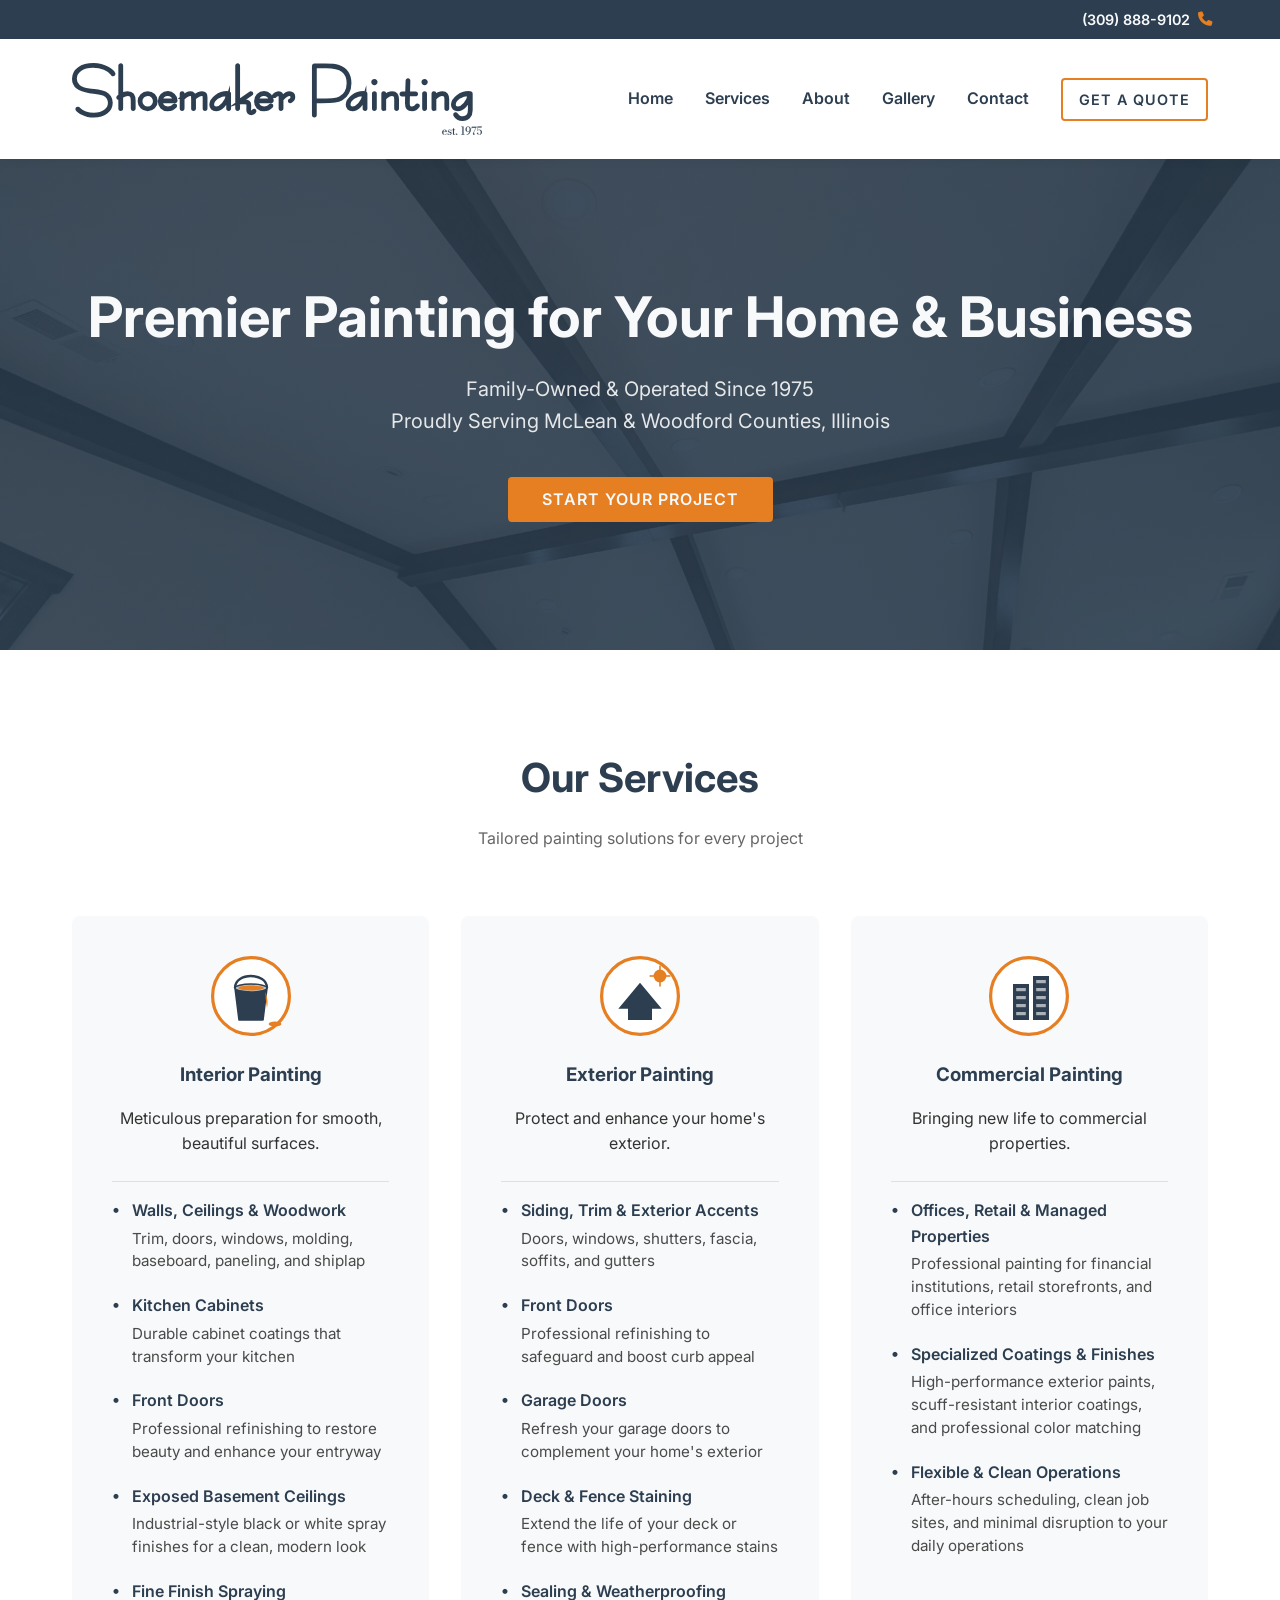
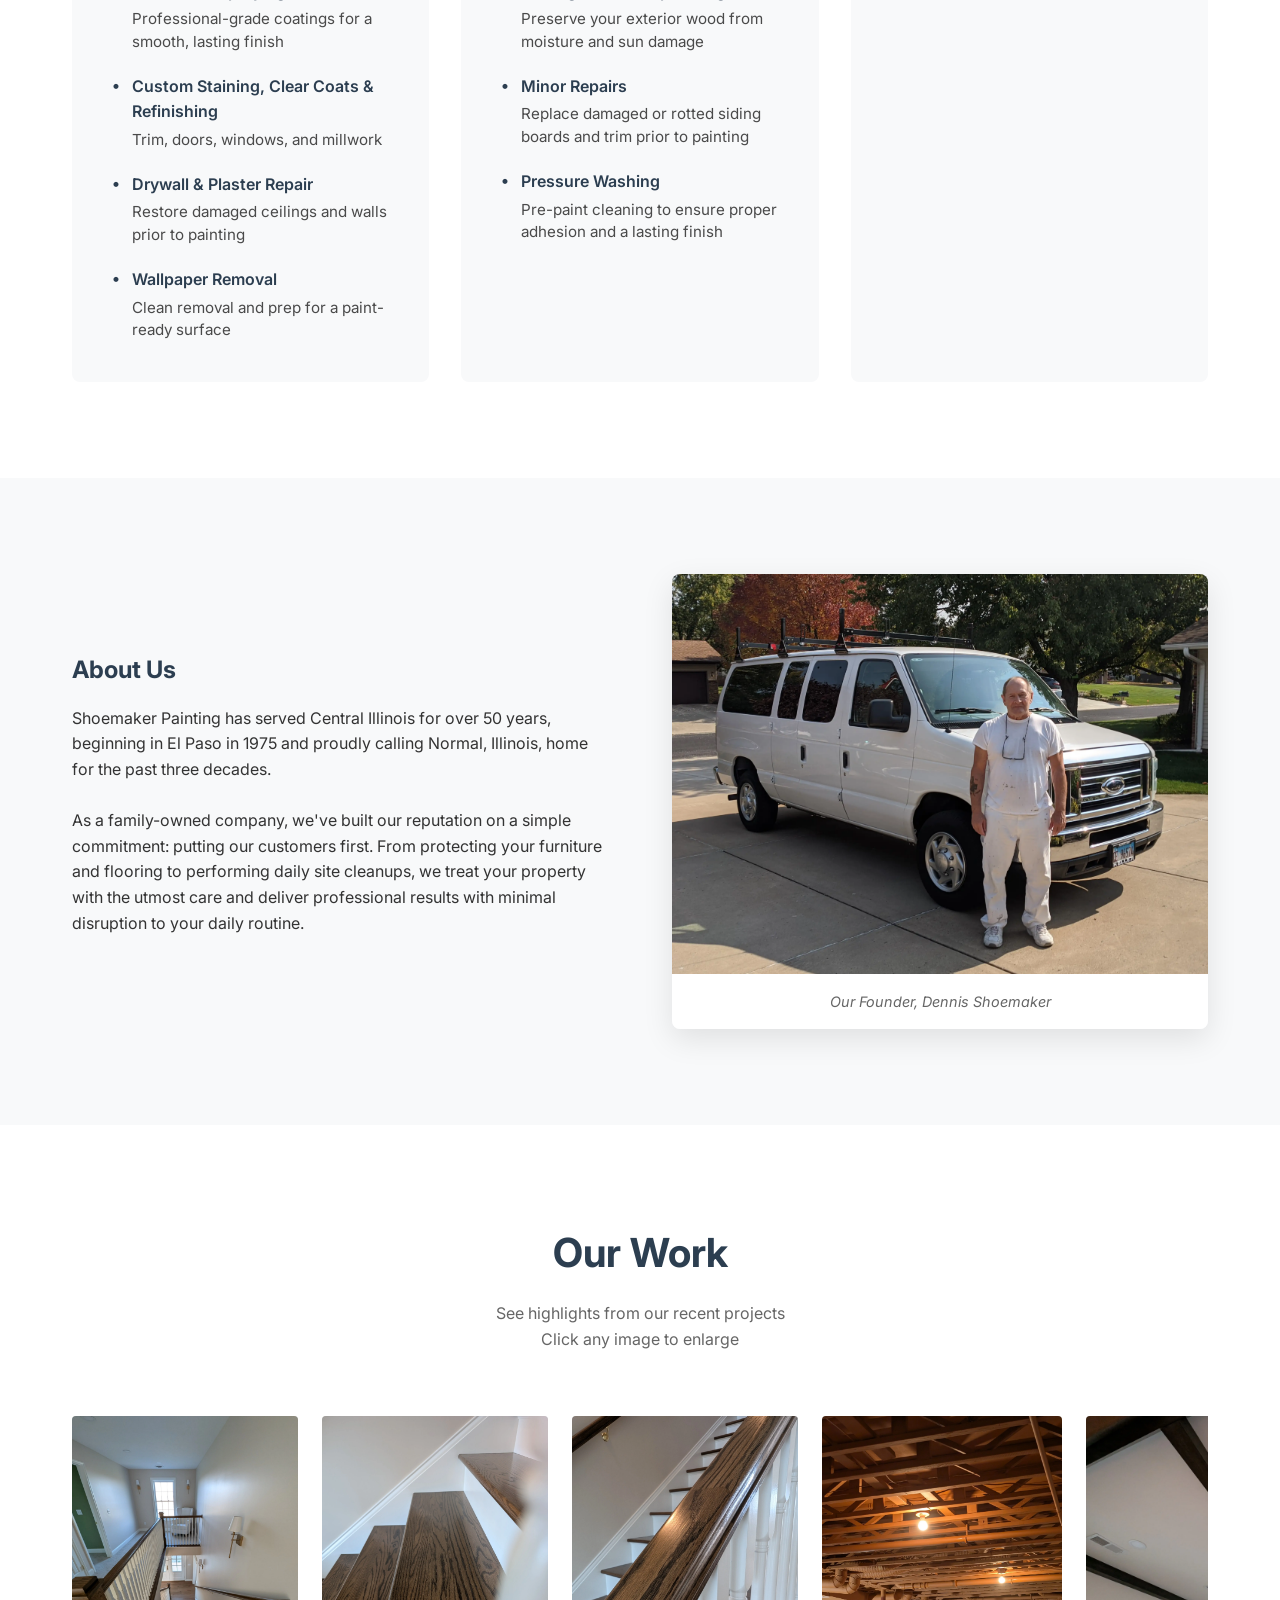
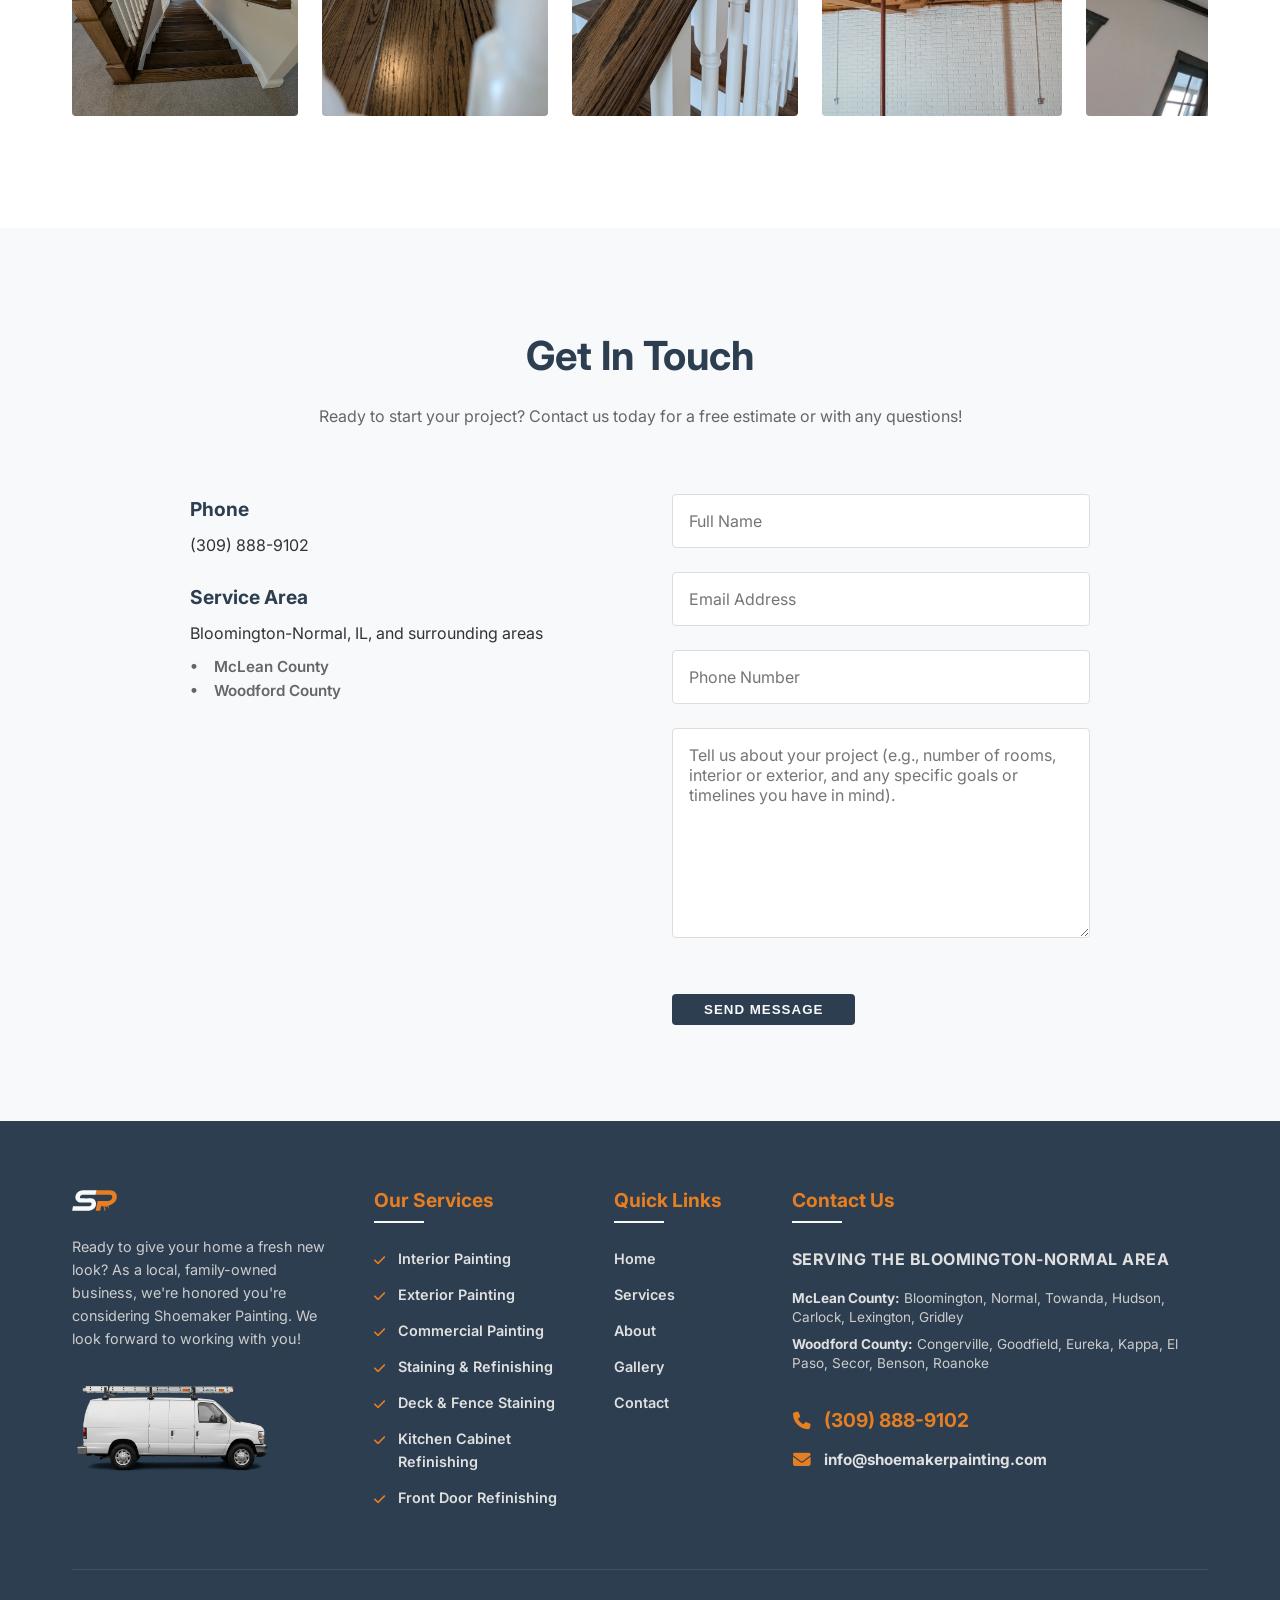
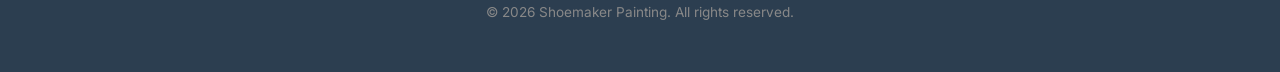
==== commit e9caa467: "Update index.html" ====
--- a/index.html
+++ b/index.html
@@ -16,7 +16,9 @@
         content="Professional residential and commercial painting in Bloomington-Normal, Illinois. Family-owned and operated since 1975. Contact us today for a free estimate!">
     <meta property="og:url" content="https://shoemakerpainting.com/">
     <meta property="og:type" content="website">
-    <meta property="og:image" content="https://shoemakerpainting.com/images/best-painting-job.jpg">
+    <meta property="og:image" content="https://shoemakerpainting.com/images/shoemaker-painting-staining-normal-il.jpg">
+    <meta property="og:image:alt"
+        content="Stained oak staircase handrail with white spindles by Shoemaker Painting in Normal, IL">
 
     <meta name="geo.region" content="US-IL" />
     <meta name="geo.placename" content="Normal" />
@@ -54,7 +56,7 @@
                 "priceRange": "$$",
                 "foundingDate": "1975",
                 "logo": "https://shoemakerpainting.com/images/icon.svg",
-                "image": "https://shoemakerpainting.com/images/best-painting-job.jpg",
+                "image": "https://shoemakerpainting.com/images/shoemaker-painting-staining-normal-il.jpg",
                 "description": "Professional residential and commercial painting in Bloomington-Normal, Illinois. Family-owned and operated since 1975. Contact us today for a free estimate!",
                 "address": {
                     "@type": "PostalAddress",
@@ -90,7 +92,7 @@
                         {
                             "@type": "Service",
                             "name": "Exterior Painting",
-                            "description": "Protect and beautify your home's exterior."
+                            "description": "Protect and enhance your home's exterior."
                         },
                         {
                             "@type": "Service",
@@ -99,18 +101,23 @@
                         },
                         {
                             "@type": "Service",
+                            "name": "Custom Staining, Clear Coats & Refinishing",
+                            "description": "Expert staining services for trim and millwork."
+                        },
+                        {
+                            "@type": "Service",
+                            "name": "Deck & Fence Staining",
+                            "description": "Extend the life of your deck or fence with high-performance stains."
+                        },
+                        {
+                            "@type": "Service",
                             "name": "Kitchen Cabinet Painting",
-                            "description": "Professional-grade coatings for cabinetry."
+                            "description": "Durable cabinet coatings that transform your kitchen."
                         },
                         {
                             "@type": "Service",
                             "name": "Front Door Painting & Refinishing",
-                            "description": "Premium finishes to restore your home's curb appeal."
-                        },
-                        {
-                            "@type": "Service",
-                            "name": "Wood Staining & Refinishing",
-                            "description": "Expert staining and sealing for trim and millwork."
+                            "description": "Premium coatings to safeguard and boost curb appeal."
                         }
                     ]
                 }
@@ -363,8 +370,7 @@
                     </div>
                     <div class="h-captcha" data-captcha="true"></div>
                     <button type="submit" class="btn btn-submit">Send Message</button>
-                    <span id="form-success-message"
-                        style="display: none; color: green; font-weight: bold; margin-top: 10px;">Message sent!</span>
+                    <span id="form-success-message">Message sent!</span>
                 </form>
             </div>
         </div>
@@ -415,26 +421,25 @@
                 <!-- Contact Info -->
                 <div class="footer-section contact-info-footer">
                     <h3>Contact Us</h3>
-                    <ul>
-                        <li class="contact-item-flex">
-                            <i class="fas fa-map-marker-alt"></i>
-                            <div>
-                                <strong>Serving Bloomington-Normal, IL, and surrounding areas</strong>
-                                <ul class="location-areas">
-                                    <li>McLean County: Bloomington, Normal, Towanda, Hudson, Carlock, Lexington, Gridley
-                                    </li>
-                                    <li>Woodford County: Congerville, Goodfield, Eureka, Kappa, El Paso, Secor, Benson,
-                                        Roanoke
-                                    </li>
-                                </ul>
-                            </div>
-                        </li>
-                        <li><i class="fas fa-phone"></i> <strong><a href="tel:+13098889102">(309) 888-9102</a></strong>
-                        </li>
-                        <li><i class="fas fa-envelope"></i> <strong><a
+                    <div class="footer-serving-area">
+                        <h4 class="serving-title">SERVING THE BLOOMINGTON-NORMAL AREA</h4>
+                        <div class="county-list">
+                            <p><strong>McLean County:</strong> Bloomington, Normal, Towanda, Hudson, Carlock, Lexington,
+                                Gridley</p>
+                            <p><strong>Woodford County:</strong> Congerville, Goodfield, Eureka, Kappa, El Paso, Secor,
+                                Benson, Roanoke</p>
+                        </div>
+                    </div>
+                    <div class="footer-contact-methods">
+                        <p class="contact-method">
+                            <i class="fas fa-phone"></i><strong><a href="tel:+13098889102" class="phone-link">(309)
+                                    888-9102</a></strong>
+                        </p>
+                        <p class="contact-method">
+                            <i class="fas fa-envelope"></i><strong><a
                                     href="mailto:info@shoemakerpainting.com">info@shoemakerpainting.com</a></strong>
-                        </li>
-                    </ul>
+                        </p>
+                    </div>
                 </div>
 
                 <!-- Social Media
--- a/style.css
+++ b/style.css
@@ -1,15 +1,30 @@
 :root {
+    /* Dark Slate Blue */
     --primary-color: #2C3E50;
-    /* Dark Slate Blue */
+    /* Light Gray */
     --secondary-color: #F8F9FA;
-    /* Light Gray */
+    /* Muted Gold/Orange */
     --accent-color: #E67E22;
-    /* Muted Gold/Orange */
+    --accent-hover: #D35400;
     --text-color: #333333;
     --white: #FFFFFF;
     --spacing-unit: 1rem;
     --font-primary: 'Inter', sans-serif;
-    /* Modern, clean font */
+    --header-height: 110px;
+    --mobile-header-height: 80px;
+
+    /* Text Colors */
+    --color-gray-medium: #666;
+    --color-gray-light: #ccc;
+    --color-gray-lighter: #e0e0e0;
+    --color-gray-muted: #888;
+    --color-gray-dark: #4a4a4a;
+    --border-color: #ddd;
+    --shadow-light: rgba(0, 0, 0, 0.05);
+    --hero-overlay-color: rgba(44, 62, 80, 0.85);
+    --gallery-placeholder-bg: #ddd;
+    --form-success-color: #27ae60;
+    --lightbox-bg: rgba(0, 0, 0, 0.9);
 }
 
 /* Reset & Base Styles */
@@ -68,16 +83,11 @@
 /* Top Bar */
 .top-bar {
     background-color: var(--primary-color);
-    color: var(--white);
+    color: var(--secondary-color);
     padding: 0.5rem 0;
     font-size: 0.9rem;
 }
 
-div.top-bar .container {
-    padding-right: 2rem;
-    padding-left: 2rem;
-}
-
 .top-bar-content {
     display: flex;
     justify-content: flex-end;
@@ -85,7 +95,7 @@
 }
 
 .top-bar-phone {
-    color: var(--white);
+    color: var(--secondary-color);
     font-weight: 600;
     display: flex;
     align-items: center;
@@ -107,16 +117,37 @@
 header {
     background-color: var(--white);
     padding: 1.5rem 0;
-    box-shadow: 0 2px 10px rgba(0, 0, 0, 0.05);
+    box-shadow: 0 2px 10px var(--shadow-light);
     position: sticky;
     top: 0;
     z-index: 1000;
 }
 
+section {
+    scroll-margin-top: var(--header-height);
+}
+
+.service-card,
+dt[id] {
+    scroll-margin-top: calc(var(--header-height) + 2rem);
+}
+
+@media (max-width: 768px) {
+    section {
+        scroll-margin-top: var(--mobile-header-height);
+    }
+
+    .service-card,
+    dt[id] {
+        scroll-margin-top: calc(var(--mobile-header-height) + 1rem);
+    }
+}
+
 nav {
     display: flex;
     justify-content: space-between;
     align-items: center;
+    gap: 2rem;
 }
 
 .logo-link {
@@ -166,11 +197,11 @@
 
 /* Hero Section */
 .hero {
-    background: linear-gradient(rgba(44, 62, 80, 0.85), rgba(44, 62, 80, 0.85)), url('images/bg.webp');
+    background: linear-gradient(var(--hero-overlay-color), var(--hero-overlay-color)), url('images/bg.webp');
     background-size: cover;
     background-position: center;
     background-repeat: no-repeat;
-    color: var(--white);
+    color: var(--secondary-color);
     padding: 8rem 0;
     text-align: center;
     position: relative;
@@ -179,7 +210,7 @@
 
 .hero h1 {
     font-size: 3.5rem;
-    color: var(--white);
+    color: var(--secondary-color);
     margin-bottom: 1.5rem;
     line-height: 1.1;
 }
@@ -199,18 +230,19 @@
     text-transform: uppercase;
     font-weight: 600;
     letter-spacing: 1px;
+    white-space: nowrap;
     transition: all 0.3s ease;
 }
 
 .btn-primary {
     background-color: var(--accent-color);
-    color: var(--white);
+    color: var(--secondary-color);
     border: 2px solid var(--accent-color);
 }
 
 .btn-primary:hover {
-    background-color: #D35400;
-    border-color: #D35400;
+    background-color: var(--accent-hover);
+    border-color: var(--accent-hover);
     transform: translateY(-2px);
 }
 
@@ -223,7 +255,7 @@
 .btn-outline:hover,
 .nav-links a.btn-outline:hover {
     background-color: var(--accent-color);
-    color: var(--white);
+    color: var(--secondary-color);
     transform: translateY(-2px);
 }
 
@@ -243,7 +275,7 @@
 }
 
 .section-header p {
-    color: #666;
+    color: var(--color-gray-medium);
 }
 
 .services-grid {
@@ -315,7 +347,7 @@
     background-color: var(--white);
     text-align: center;
     font-size: 0.9rem;
-    color: #666;
+    color: var(--color-gray-medium);
     font-style: italic;
     margin: 0;
 }
@@ -355,7 +387,7 @@
     /* Allow width to adjust to content */
     height: 300px;
     /* Increased height for better visibility */
-    background-color: #ddd;
+    background-color: var(--gallery-placeholder-bg);
     /* Placeholder */
     border-radius: 4px;
     overflow: hidden;
@@ -363,7 +395,7 @@
     display: flex;
     align-items: center;
     justify-content: center;
-    color: #888;
+    color: var(--color-gray-muted);
     scroll-snap-align: start;
     cursor: pointer;
     -webkit-backface-visibility: hidden;
@@ -432,7 +464,7 @@
 .form-group textarea {
     width: 100%;
     padding: 1rem;
-    border: 1px solid #ddd;
+    border: 1px solid var(--border-color);
     border-radius: 4px;
     font-family: inherit;
     font-size: 1rem;
@@ -446,28 +478,30 @@
 .btn-submit {
     align-self: flex-start;
     background-color: var(--primary-color);
-    color: var(--white);
+    color: var(--secondary-color);
     border: none;
     cursor: pointer;
+    transition: all 0.3s ease;
 }
 
 .btn-submit:hover {
-    background-color: #1a252f;
+    background-color: var(--accent-hover);
+    transform: translateY(-2px);
 }
 
 /* Footer */
 footer {
     background-color: var(--primary-color);
-    color: var(--white);
+    color: var(--secondary-color);
     padding: 4rem 0 2rem;
     font-size: 0.9rem;
 }
 
 .footer-content {
     display: grid;
-    grid-template-columns: 1.5fr 1fr 0.8fr 1.2fr;
-    /* Brand, Services, Quick Links, Contact */
-    gap: 3rem;
+    grid-template-columns: 1.3fr 1fr 0.7fr 2fr;
+    /* Brand, Services, Quick Links, Serving Area/Contact */
+    gap: 2rem;
     margin-bottom: 3rem;
     text-align: left;
 }
@@ -491,6 +525,11 @@
     height: auto;
     display: block;
     margin-top: 1rem;
+    transition: transform 0.8s cubic-bezier(0.4, 0, 0.2, 1);
+}
+
+.footer-van-img:hover {
+    transform: translateX(15px);
 }
 
 .footer-section h3 {
@@ -499,6 +538,7 @@
     margin-bottom: 1.5rem;
     position: relative;
     padding-bottom: 0.5rem;
+    white-space: nowrap;
 }
 
 .footer-brand-header h3 {
@@ -517,11 +557,11 @@
     bottom: 0;
     width: 50px;
     height: 2px;
-    background-color: var(--white);
+    background-color: var(--secondary-color);
 }
 
 .footer-section p {
-    color: #ccc;
+    color: var(--color-gray-light);
     line-height: 1.6;
 }
 
@@ -549,33 +589,25 @@
     /* Align icon with first line of text */
 }
 
-.footer-section ul li a {
-    color: #ccc;
-    transition: color 0.3s ease;
-}
-
-.footer-section ul li a:hover {
+.footer-section ul li a,
+.footer-section.services-footer ul li a,
+.footer-section.links ul li a {
+    color: var(--color-gray-lighter);
+    font-weight: 600;
+    display: inline-block;
+    transition: color 0.3s ease, transform 0.3s ease, padding-left 0.3s ease;
+}
+
+.footer-section ul li a:hover,
+.footer-section.services-footer ul li a:hover,
+.footer-section.links ul li a:hover {
     color: var(--accent-color);
-    padding-left: 5px;
+    transform: translateX(5px);
 }
 
 /* Center Services and Links columns */
 .footer-section.services-footer,
 .footer-section.links {
-    display: block;
-    /* Default block behavior */
-    text-align: left;
-}
-
-.footer-section.services-footer h3,
-.footer-section.links h3 {
-    width: 100%;
-    /* Full width */
-}
-
-.footer-section.services-footer ul,
-.footer-section.links ul {
-    width: 100%;
     text-align: left;
 }
 
@@ -584,18 +616,7 @@
     padding-left: 1.5rem;
 }
 
-.footer-section.services-footer ul li a,
-.footer-section.links ul li a {
-    font-weight: 600;
-    color: #e0e0e0;
-    transition: color 0.3s ease, padding-left 0.3s ease;
-}
-
-.footer-section.services-footer ul li a:hover,
-.footer-section.links ul li a:hover {
-    color: var(--accent-color);
-    padding-left: 5px;
-}
+/* Grouped above */
 
 .services-footer ul li::before {
     content: '\f00c';
@@ -611,30 +632,94 @@
 
 .contact-info-footer i {
     color: var(--accent-color);
-    margin-right: 10px;
+    margin-right: 12px;
     width: 20px;
     text-align: center;
-}
-
-.location-areas {
-    list-style: disc !important;
-    margin-left: 1.0rem;
+    font-size: 1.1rem;
+}
+
+.footer-serving-area {
+    margin-bottom: 2rem;
+}
+
+.serving-title {
+    color: var(--color-gray-lighter);
+    font-size: 1.0rem;
+    font-weight: 700;
+    letter-spacing: 0.5px;
+    margin-bottom: 1rem;
+    text-transform: uppercase;
+    white-space: nowrap;
+}
+
+.county-list p {
+    color: var(--color-gray-light);
+    font-size: 0.85rem;
+    margin-bottom: 0.5rem;
+    line-height: 1.4;
+}
+
+.county-list p strong {
+    color: var(--color-gray-lighter);
+}
+
+.footer-contact-methods {
+    margin-top: 2rem;
+}
+
+.contact-method {
+    display: flex;
+    align-items: center;
+    margin-bottom: 0.75rem;
+    color: var(--color-gray-lighter);
+    font-size: 0.95rem;
+}
+
+.contact-method strong {
+    color: var(--color-gray-lighter);
+    display: inline-block;
+    transition: color 0.3s ease, transform 0.3s ease;
+}
+
+.contact-method strong:hover {
+    color: var(--accent-color);
+    transform: translateX(5px);
+}
+
+.phone-link {
+    color: var(--accent-color) !important;
+    font-size: 1.2rem;
+    display: inline-block;
+    transition: transform 0.3s ease;
+}
+
+.phone-link:hover {
+    text-decoration: underline;
+    transform: translateX(5px);
+    color: var(--accent-hover) !important;
+}
+
+.location-areas-dark {
+    list-style: none !important;
+    padding-left: 0;
     margin-top: 0.5rem;
-    color: #ccc;
-    font-size: 0.9em;
-}
-
-.location-areas-dark {
-    list-style: disc !important;
-    margin-left: 1.0rem;
-    margin-top: 0.5rem;
-    color: var(--primary-color);
-    font-size: 0.9em;
+}
+
+.location-areas-dark li {
+    position: relative;
+    padding-left: 1.5rem;
+    color: var(--color-gray-medium);
     font-weight: 600;
-}
-
-.location-areas li {
-    margin-bottom: 0.3rem;
+    font-size: 0.95rem;
+}
+
+.location-areas-dark li::before {
+    content: '•';
+    position: absolute;
+    left: 0;
+    color: var(--color-gray-medium);
+    font-size: 1.0rem;
+    top: -2px;
 }
 
 .social-icons {
@@ -649,7 +734,7 @@
     width: 40px;
     height: 40px;
     background-color: rgba(255, 255, 255, 0.1);
-    color: var(--white);
+    color: var(--secondary-color);
     border-radius: 50%;
     transition: all 0.3s ease;
 }
@@ -663,7 +748,7 @@
     text-align: center;
     padding-top: 2rem;
     border-top: 1px solid rgba(255, 255, 255, 0.1);
-    color: #888;
+    color: var(--color-gray-muted);
     font-size: 0.85rem;
 }
 
@@ -702,17 +787,28 @@
     transform: scale(1.1);
 }
 
+@media (max-width: 1024px) {
+    .footer-content {
+        grid-template-columns: 1fr 1fr;
+        gap: 4rem 2rem;
+    }
+}
+
 @media (max-width: 768px) {
     .top-bar {
         display: none;
         /* Hide top bar on mobile as we now have the persistent button */
     }
 
+    .container {
+        padding: 0 1rem;
+    }
+
     .logo-img {
         height: auto;
         width: 80%;
-        max-width: 200px;
-        /* Reduce logo size on mobile to fit button */
+        max-width: 220px;
+        /* Balanced logo size to fit with the quote button on mobile */
     }
 
     .mobile-actions {
@@ -750,7 +846,7 @@
         width: 100%;
         background-color: var(--white);
         padding: 2rem;
-        box-shadow: 0 4px 6px rgba(0, 0, 0, 0.05);
+        box-shadow: 0 4px 6px var(--shadow-light);
         text-align: center;
         margin-right: 0;
     }
@@ -789,7 +885,7 @@
     width: 100%;
     height: 100%;
     overflow: auto;
-    background-color: rgba(0, 0, 0, 0.9);
+    background-color: var(--lightbox-bg);
 }
 
 .lightbox-content {
@@ -846,7 +942,7 @@
     width: auto;
     padding: 16px;
     margin-top: -50px;
-    color: white;
+    color: var(--secondary-color);
     font-weight: bold;
     font-size: 20px;
     transition: 0.6s ease;
@@ -909,7 +1005,7 @@
 dl.service-list dd {
     margin-top: 0.25rem;
     padding-left: 1.25rem;
-    color: #4a4a4a;
+    color: var(--color-gray-dark);
     font-size: 0.95rem;
     font-weight: 400;
     line-height: 1.5;
@@ -956,7 +1052,7 @@
 
     .scroll-area::after {
         content: '‹';
-        color: white;
+        color: var(--secondary-color);
         font-size: 3rem;
         font-weight: bold;
         text-shadow: 0 2px 4px rgba(0, 0, 0, 0.5);
@@ -993,3 +1089,10 @@
         background: linear-gradient(to left, rgba(0, 0, 0, 0.3), transparent);
     }
 }
+
+#form-success-message {
+    display: none;
+    color: var(--form-success-color);
+    font-weight: bold;
+    margin-top: 10px;
+}
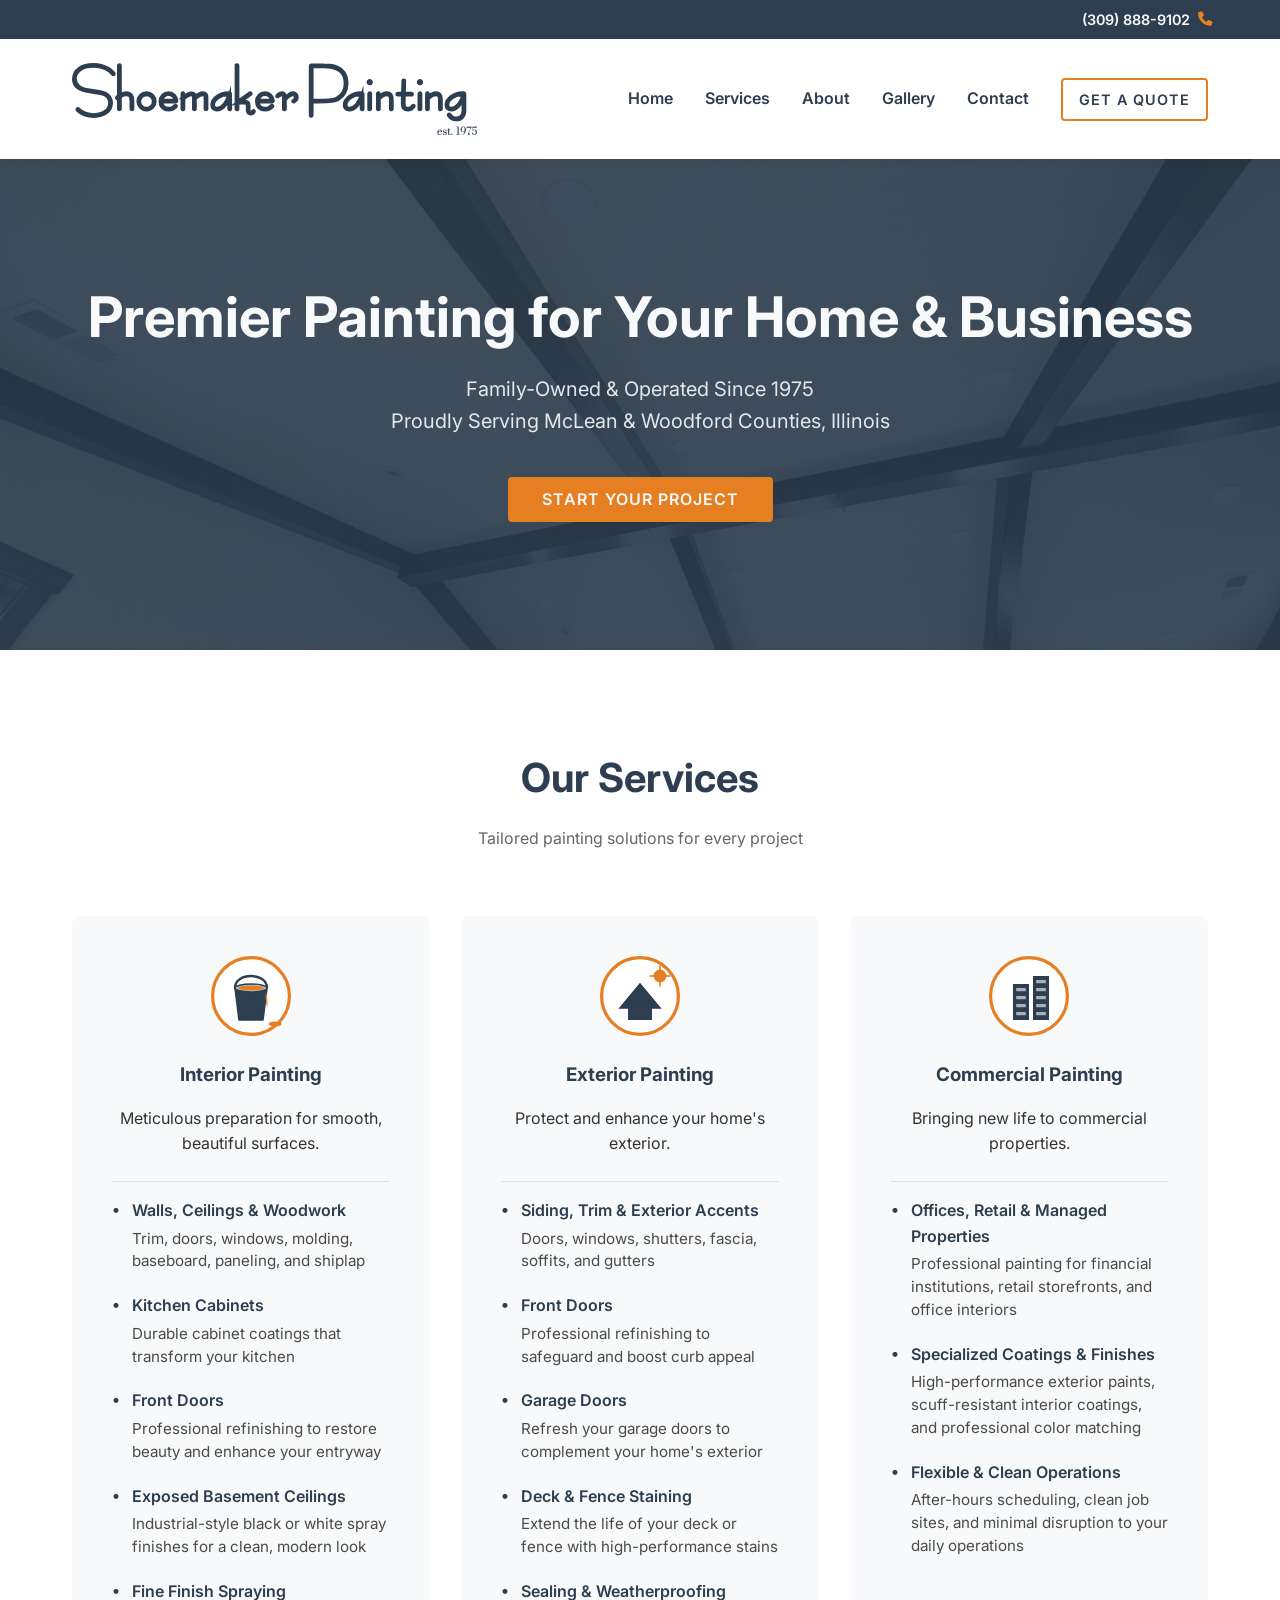
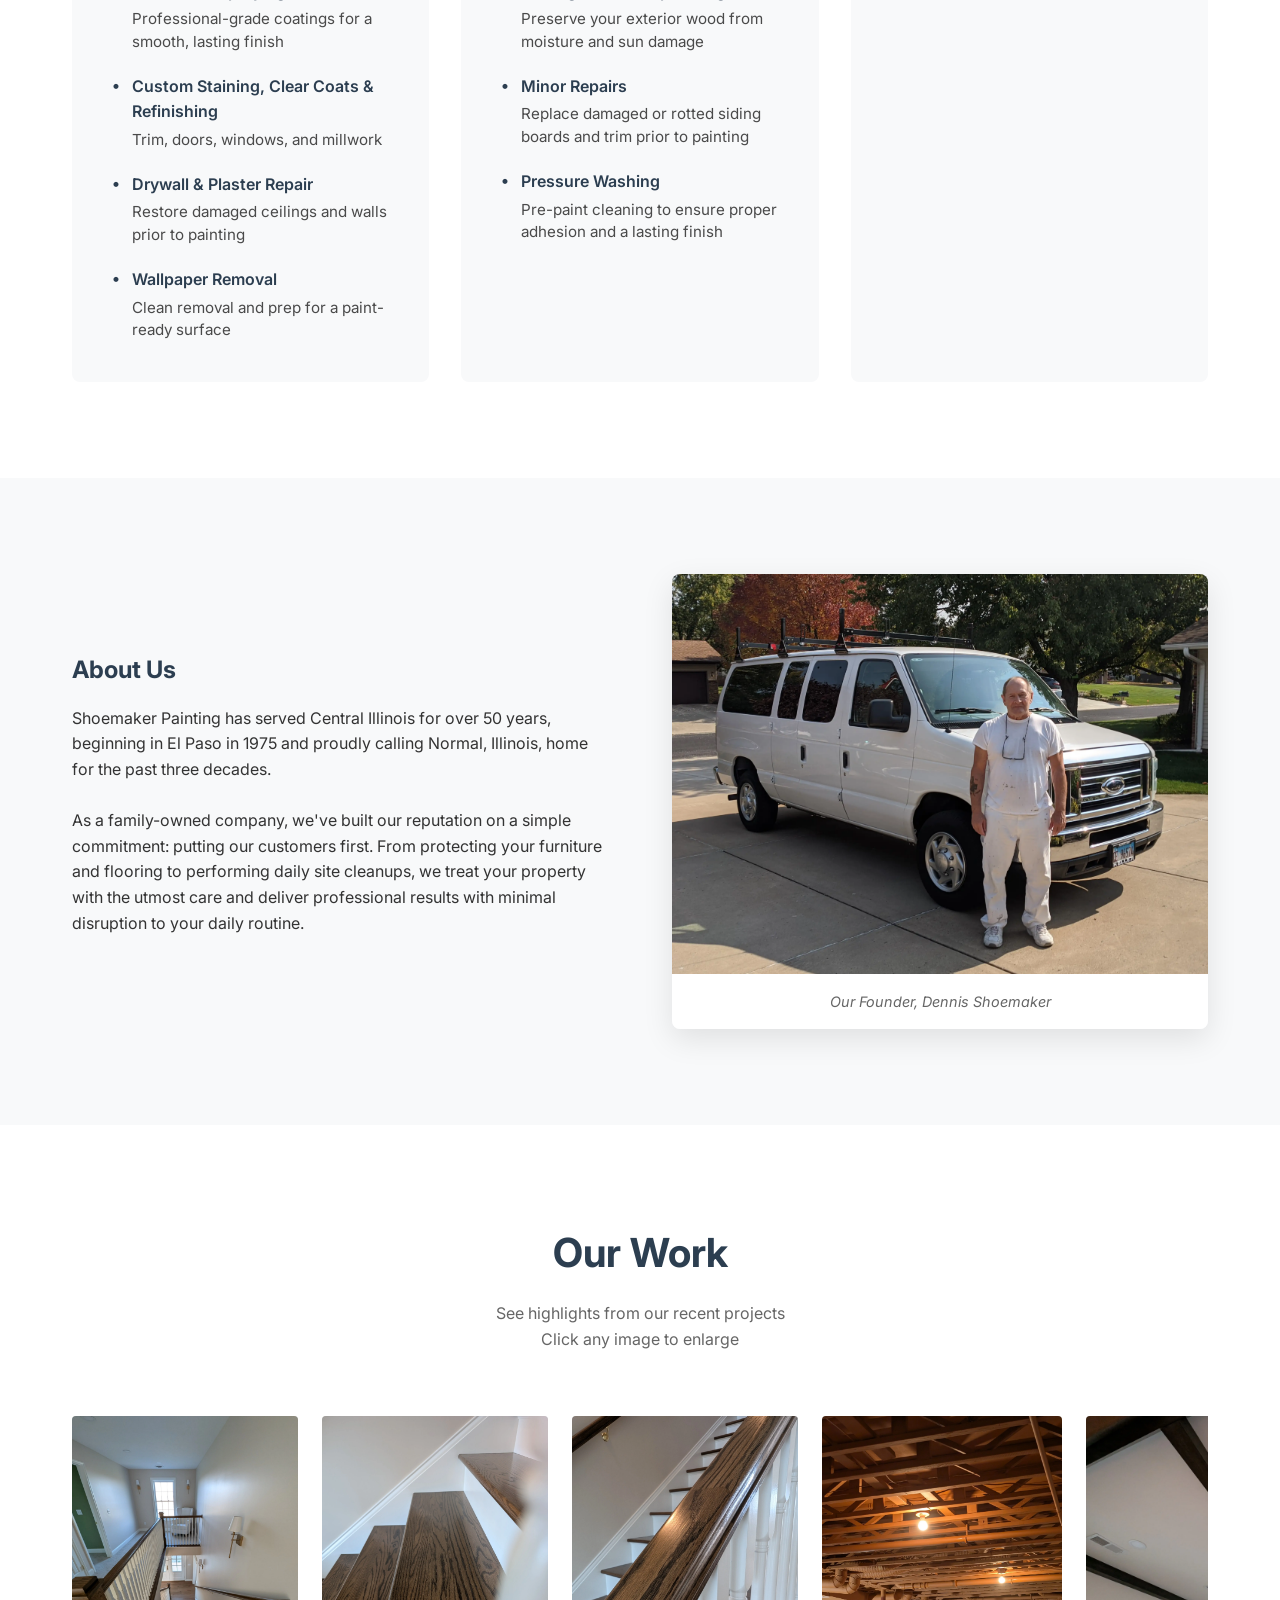
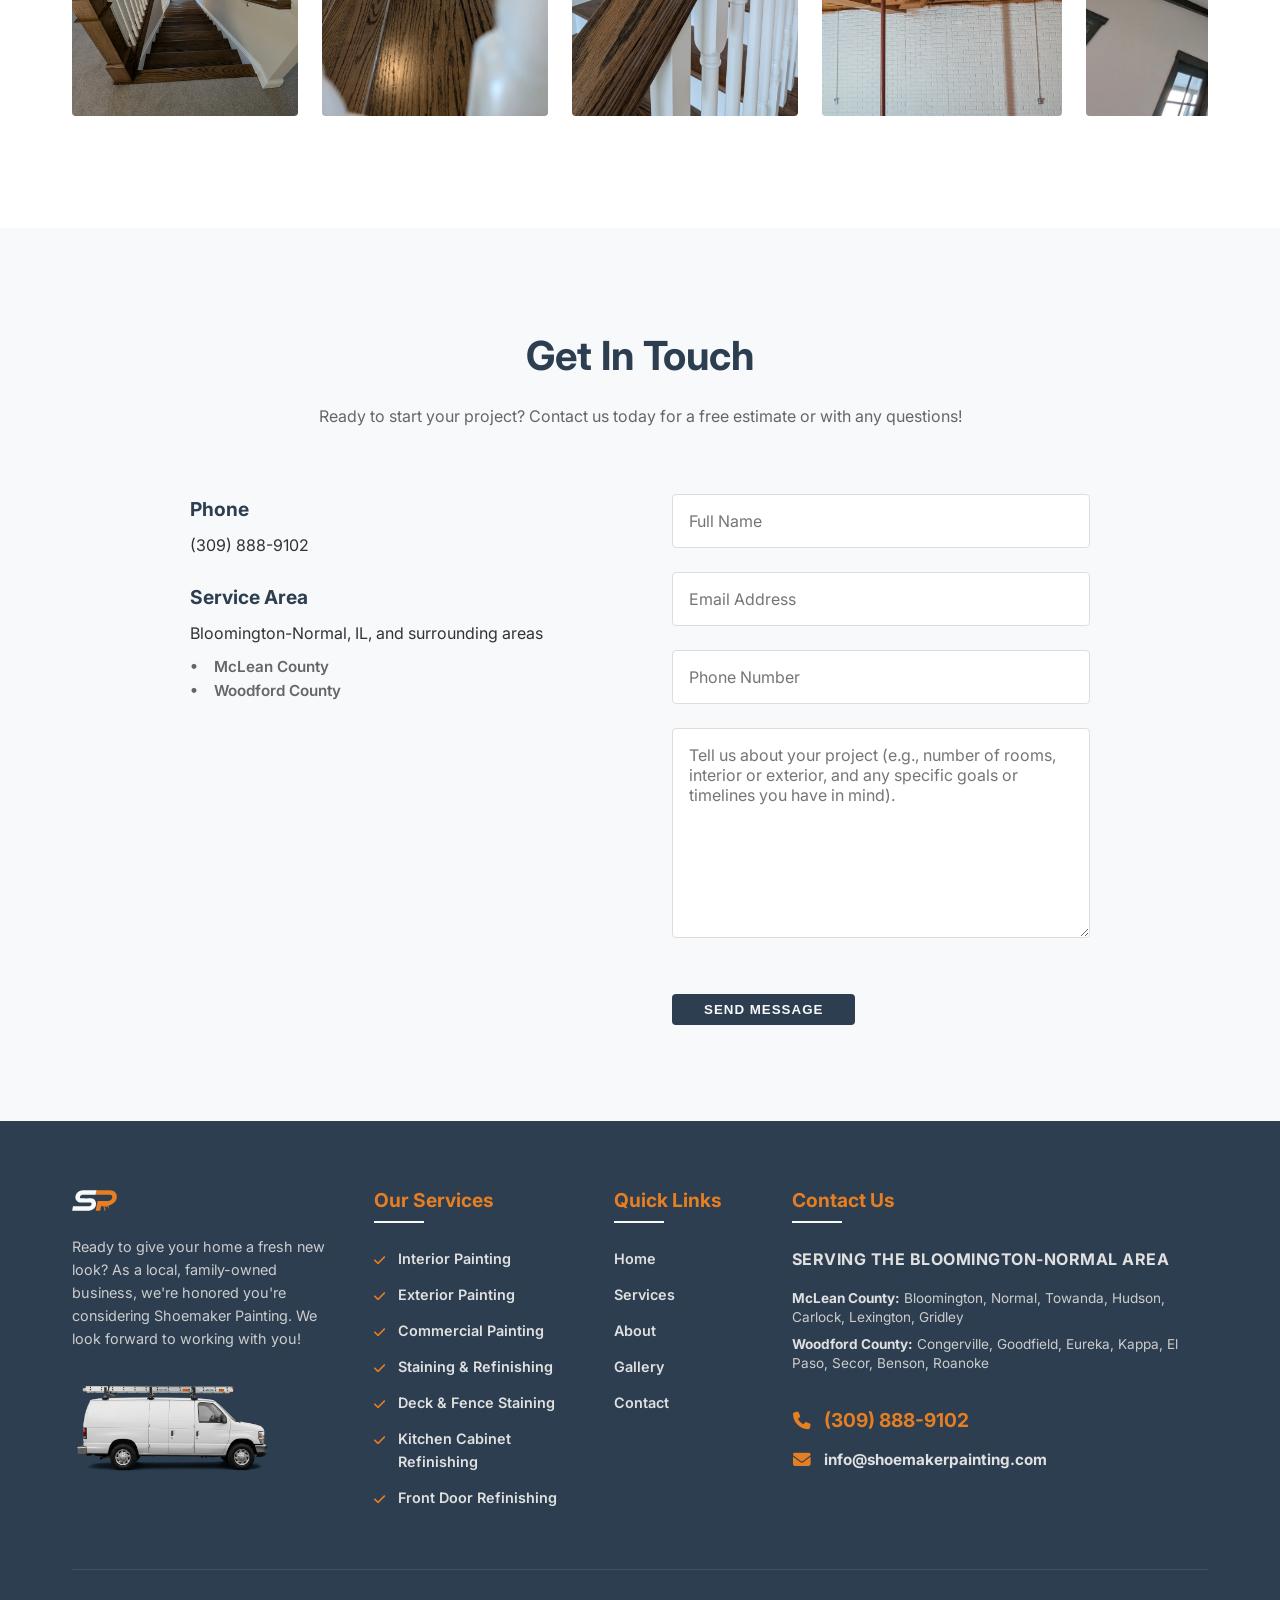
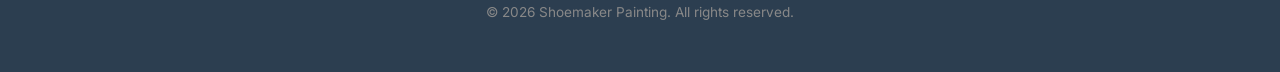
==== commit 054b5772: "Update index.html" ====
--- a/index.html
+++ b/index.html
@@ -19,16 +19,24 @@
     <meta property="og:image" content="https://shoemakerpainting.com/images/shoemaker-painting-staining-normal-il.jpg">
     <meta property="og:image:alt"
         content="Stained oak staircase handrail with white spindles by Shoemaker Painting in Normal, IL">
-
-    <meta name="geo.region" content="US-IL" />
-    <meta name="geo.placename" content="Normal" />
+    <meta property="og:image:width" content="1200">
+    <meta property="og:image:height" content="1200">
+
+    <meta name="twitter:card" content="summary_large_image">
+    <meta name="twitter:title" content="Shoemaker Painting | Professional Painting Services">
+    <meta name="twitter:description"
+        content="Professional residential and commercial painting in Bloomington-Normal, Illinois. Family-owned and operated since 1975. Contact us today for a free estimate!">
+    <meta name="twitter:image" content="https://shoemakerpainting.com/images/shoemaker-painting-staining-normal-il.jpg">
+
+
 
     <link rel="icon" type="image/svg+xml" href="images/favicon.svg">
     <link rel="apple-touch-icon" href="images/favicon-180.png">
-    <link rel="alternate icon" type="image/png" href="images/favicon-32.png">
+    <link rel="icon" type="image/png" href="images/favicon-32.png" sizes="32x32">
 
     <link rel="preconnect" href="https://fonts.googleapis.com">
     <link rel="preconnect" href="https://fonts.gstatic.com" crossorigin>
+    <link rel="preload" as="image" href="images/bg.webp">
     <link href="https://fonts.googleapis.com/css2?family=Inter:wght@400;600;700&display=swap" rel="stylesheet">
     <link rel="stylesheet" href="https://cdnjs.cloudflare.com/ajax/libs/font-awesome/6.4.0/css/all.min.css">
     <link rel="stylesheet" href="style.css">
@@ -141,7 +149,7 @@
             <nav>
                 <a href="#home" class="logo-link">
                     <img src="images/logo.svg"
-                        alt="Shoemaker Painting - Professional Painting Services in Central Illinois" class="logo-img">
+                        alt="Shoemaker Painting - Professional Painting Services in Central Illinois" class="logo-img" width="327" height="58">
                 </a>
 
                 <div class="mobile-actions">
@@ -188,7 +196,7 @@
             <div class="services-grid">
                 <div class="service-card" id="interior">
                     <div class="service-icon">
-                        <img src="images/services/interior.svg" alt="Interior Painting Icon" loading="lazy">
+                        <img src="images/services/interior.svg" alt="Interior Painting Icon" width="100" height="100" loading="lazy">
                     </div>
                     <h3>Interior Painting</h3>
                     <p>Meticulous preparation for smooth, beautiful surfaces.</p>
@@ -215,7 +223,7 @@
                 </div>
                 <div class="service-card" id="exterior">
                     <div class="service-icon">
-                        <img src="images/services/exterior.svg" alt="Exterior Painting Icon" loading="lazy">
+                        <img src="images/services/exterior.svg" alt="Exterior Painting Icon" width="100" height="100" loading="lazy">
                     </div>
                     <h3>Exterior Painting</h3>
                     <p>Protect and enhance your home's exterior.
@@ -241,7 +249,7 @@
                 </div>
                 <div class="service-card" id="commercial">
                     <div class="service-icon">
-                        <img src="images/services/commercial.svg" alt="Commercial Painting Icon" loading="lazy">
+                        <img src="images/services/commercial.svg" alt="Commercial Painting Icon" width="100" height="100" loading="lazy">
                     </div>
                     <h3>Commercial Painting</h3>
                     <p>Bringing new life to commercial properties.</p>
@@ -279,7 +287,7 @@
                 </div>
 
                 <div class="about-image">
-                    <img src="images/about.webp" alt="About Shoemaker Painting" title="Dennis Shoemaker" loading="lazy">
+                    <img src="images/about.webp" alt="About Shoemaker Painting" title="Dennis Shoemaker" width="1600" height="1193" loading="lazy">
                     <p class="about-image-caption">Our Founder, Dennis Shoemaker</p>
                 </div>
             </div>
@@ -383,13 +391,13 @@
                 <div class="footer-section brand">
                     <div class="footer-brand-header">
                         <img src="images/icon.svg" alt="Shoemaker Painting Logo"
-                            title="Shoemaker Painting | Bloomington-Normal, IL" class="footer-logo">
+                            title="Shoemaker Painting | Bloomington-Normal, IL" class="footer-logo" width="600" height="288">
                     </div>
                     <p>Ready to give your home a fresh new look? As a local, family-owned business, we're honored you're
                         considering Shoemaker Painting. We look forward to working with you!</p>
                     <img src="images/van.webp"
                         alt="Shoemaker Painting professional work van with ladder rack in Normal, IL"
-                        title="Serving McLean & Woodford Counties since 1975" class="footer-van-img" loading="lazy">
+                        title="Serving McLean & Woodford Counties since 1975" class="footer-van-img" width="1408" height="768" loading="lazy">
                 </div>
 
                 <!-- Services -->
@@ -462,7 +470,7 @@
         <span class="close-lightbox">&times;</span>
         <button class="lightbox-prev" id="lightbox-prev">&#10094;</button>
         <button class="lightbox-next" id="lightbox-next">&#10095;</button>
-        <img class="lightbox-content" id="lightbox-img">
+        <img class="lightbox-content" id="lightbox-img" alt="">
     </div>
     <script src="https://web3forms.com/client/script.js" async defer></script>
 </body>
--- a/style.css
+++ b/style.css
@@ -579,15 +579,7 @@
     margin-bottom: 0.8rem;
 }
 
-.contact-item-flex {
-    display: flex;
-    align-items: flex-start;
-}
-
-.contact-item-flex i {
-    margin-top: 5px;
-    /* Align icon with first line of text */
-}
+
 
 .footer-section ul li a,
 .footer-section.services-footer ul li a,
@@ -1043,9 +1035,8 @@
 
 @media (hover: hover) and (pointer: fine) {
     .scroll-area {
-        display: block;
+        display: flex;
         opacity: 0;
-        display: flex;
         align-items: center;
         justify-content: center;
     }
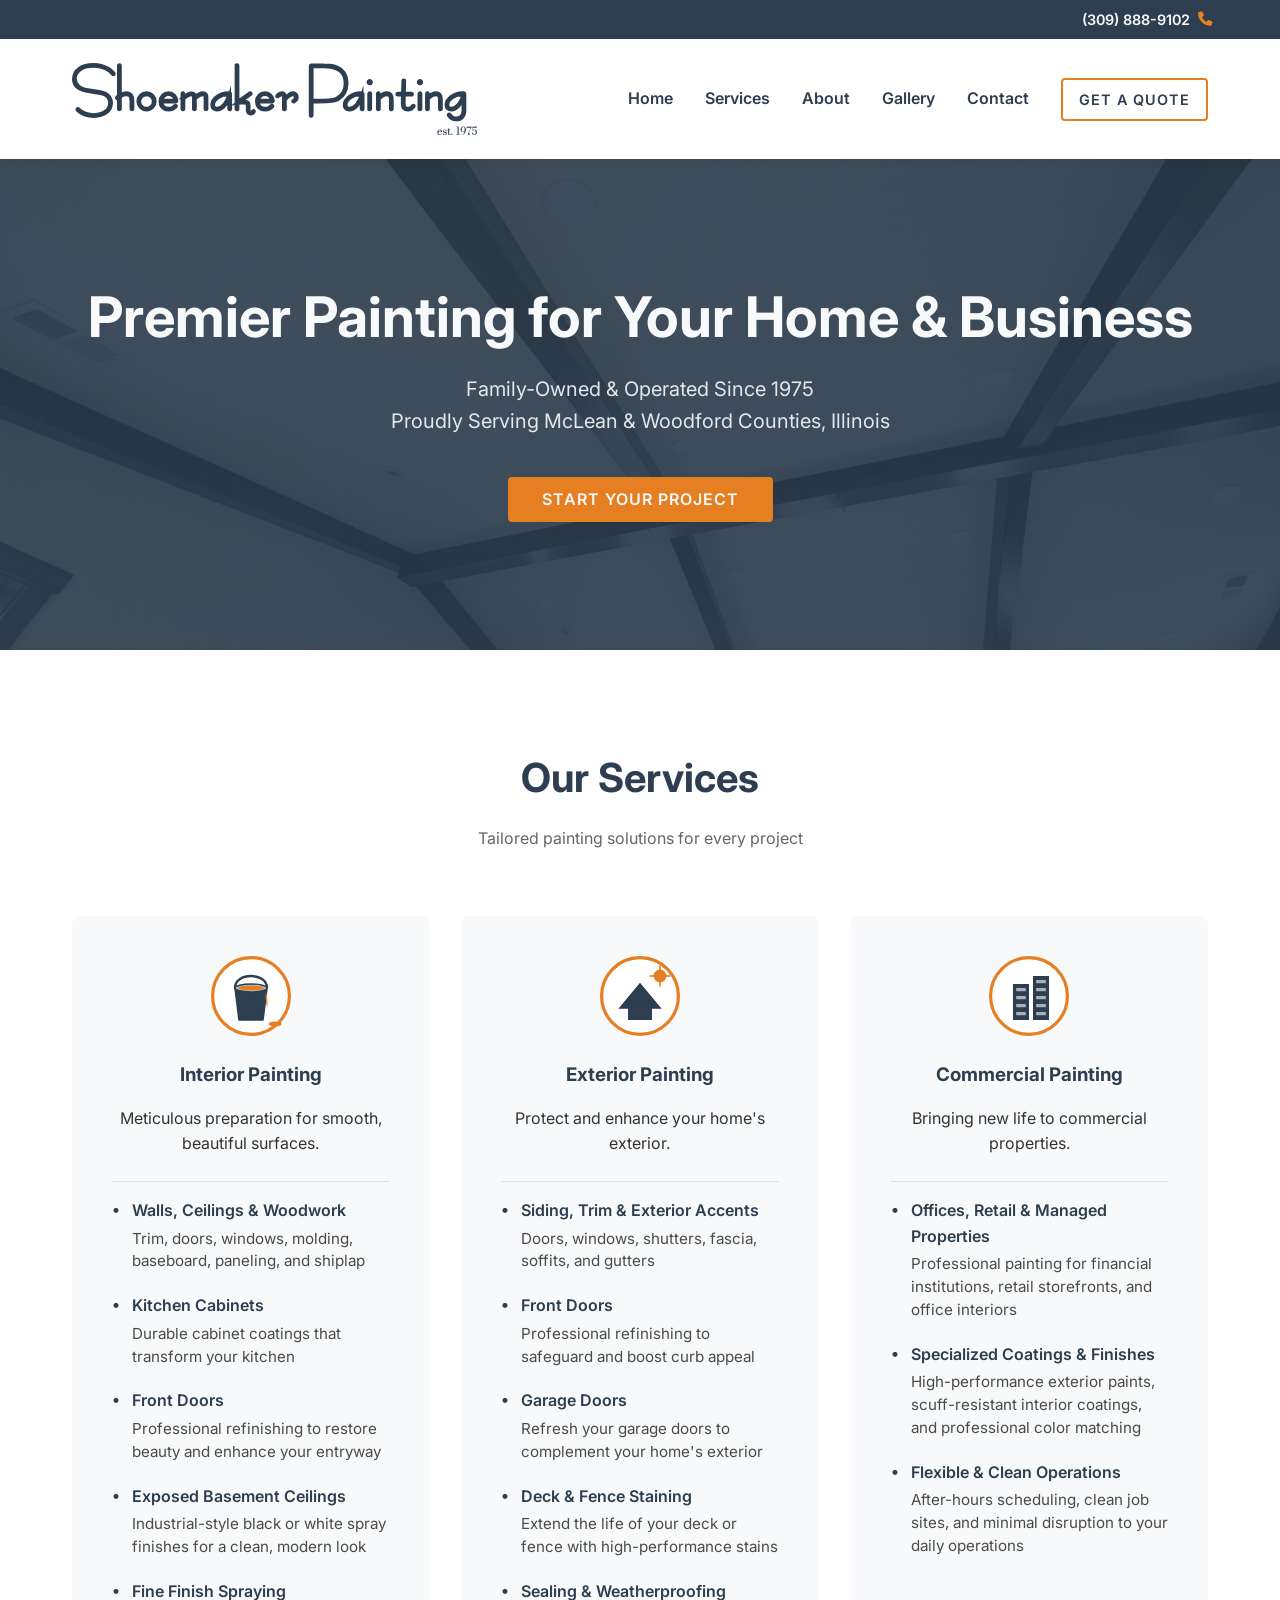
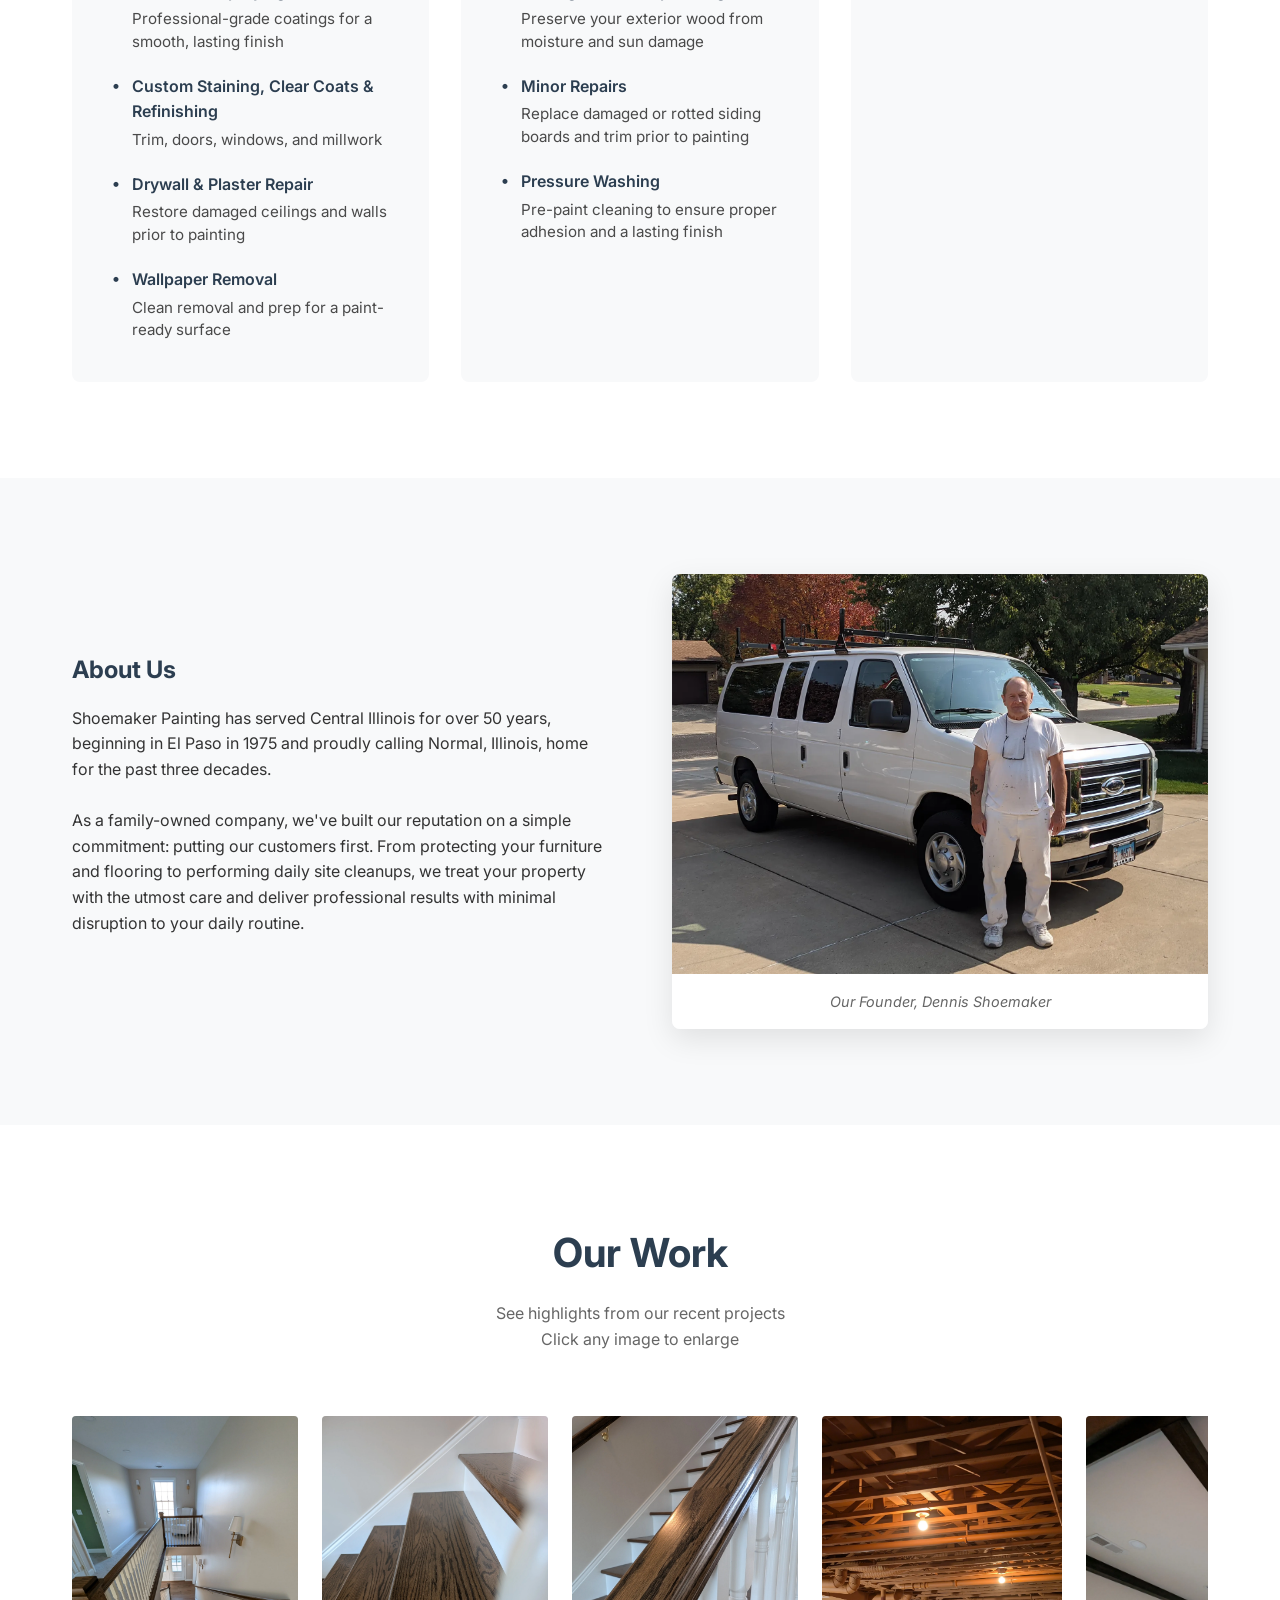
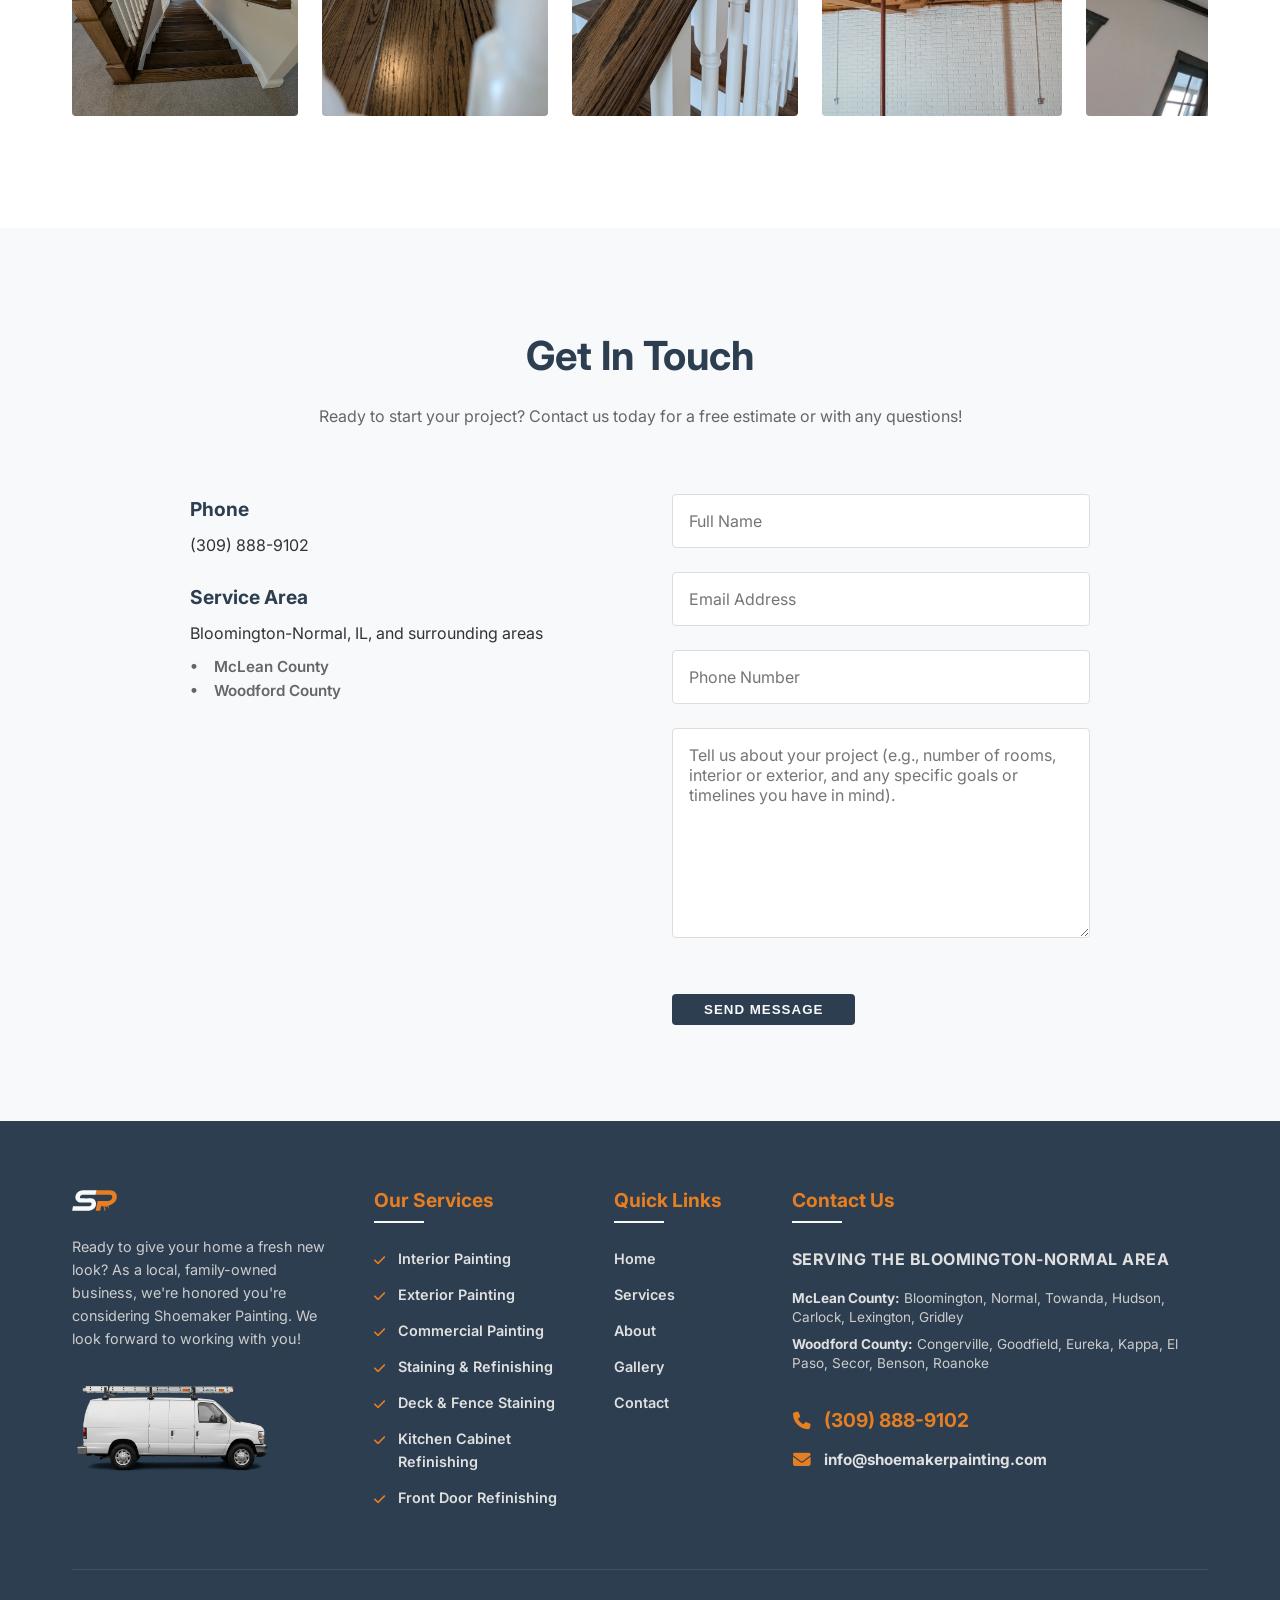
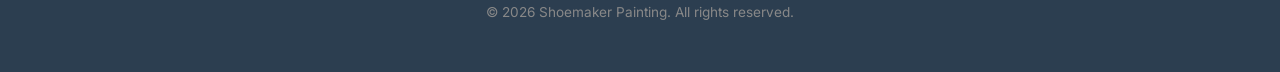
==== commit 3794ddbe: "Update index.html" ====
--- a/index.html
+++ b/index.html
@@ -4,6 +4,7 @@
 <head>
     <meta charset="UTF-8">
     <meta name="viewport" content="width=device-width, initial-scale=1.0">
+    <meta name="theme-color" content="#2C3E50">
 
     <title>Shoemaker Painting | Professional Painting Services</title>
     <link rel="canonical" href="https://shoemakerpainting.com/">
@@ -60,6 +61,10 @@
                 "@id": "https://shoemakerpainting.com/#organization",
                 "name": "Shoemaker Painting",
                 "url": "https://shoemakerpainting.com/",
+				"hasMap": "https://www.google.com/maps?cid=9265658839679593526",
+                "sameAs": [
+                    "https://www.google.com/maps?cid=9265658839679593526"
+                ],
                 "telephone": "+13098889102",
                 "priceRange": "$$",
                 "foundingDate": "1975",
@@ -149,12 +154,14 @@
             <nav>
                 <a href="#home" class="logo-link">
                     <img src="images/logo.svg"
-                        alt="Shoemaker Painting - Professional Painting Services in Central Illinois" class="logo-img" width="327" height="58">
+                        alt="Shoemaker Painting - Professional Painting Services in Central Illinois" class="logo-img"
+                        width="327" height="58">
                 </a>
 
                 <div class="mobile-actions">
                     <a href="#contact" class="btn btn-outline btn-mobile-message">GET A QUOTE</a>
-                    <div class="menu-toggle" id="mobile-menu">
+                    <div class="menu-toggle" id="mobile-menu" role="button" aria-label="Toggle navigation menu"
+                        aria-expanded="false" tabindex="0">
                         <span>&#9776;</span>
                     </div>
                 </div>
@@ -196,7 +203,8 @@
             <div class="services-grid">
                 <div class="service-card" id="interior">
                     <div class="service-icon">
-                        <img src="images/services/interior.svg" alt="Interior Painting Icon" width="100" height="100" loading="lazy">
+                        <img src="images/services/interior.svg" alt="Interior Painting Icon" width="100" height="100"
+                            loading="lazy">
                     </div>
                     <h3>Interior Painting</h3>
                     <p>Meticulous preparation for smooth, beautiful surfaces.</p>
@@ -223,7 +231,8 @@
                 </div>
                 <div class="service-card" id="exterior">
                     <div class="service-icon">
-                        <img src="images/services/exterior.svg" alt="Exterior Painting Icon" width="100" height="100" loading="lazy">
+                        <img src="images/services/exterior.svg" alt="Exterior Painting Icon" width="100" height="100"
+                            loading="lazy">
                     </div>
                     <h3>Exterior Painting</h3>
                     <p>Protect and enhance your home's exterior.
@@ -249,7 +258,8 @@
                 </div>
                 <div class="service-card" id="commercial">
                     <div class="service-icon">
-                        <img src="images/services/commercial.svg" alt="Commercial Painting Icon" width="100" height="100" loading="lazy">
+                        <img src="images/services/commercial.svg" alt="Commercial Painting Icon" width="100"
+                            height="100" loading="lazy">
                     </div>
                     <h3>Commercial Painting</h3>
                     <p>Bringing new life to commercial properties.</p>
@@ -287,7 +297,8 @@
                 </div>
 
                 <div class="about-image">
-                    <img src="images/about.webp" alt="About Shoemaker Painting" title="Dennis Shoemaker" width="1600" height="1193" loading="lazy">
+                    <img src="images/about.webp" alt="About Shoemaker Painting" title="Dennis Shoemaker" width="1600"
+                        height="1193" loading="lazy">
                     <p class="about-image-caption">Our Founder, Dennis Shoemaker</p>
                 </div>
             </div>
@@ -357,11 +368,9 @@
 
                     </div>
                 </div>
-                <form class="contact-form" target="_blank" action="https://api.web3forms.com/submit" method="POST"
-                    id="form">
+                <form class="contact-form" action="https://api.web3forms.com/submit" method="POST" id="form">
                     <input type="hidden" name="access_key" value="b9a448a4-fd8c-4ebf-8d6e-56b4ec3b4410">
                     <input type="hidden" name="subject" value="New Message from shoemakerpainting.com" />
-                    <input type="hidden" name="redirect" value="https://web3forms.com/success" />
                     <div class="form-group">
                         <input type="text" name="name" id="name" placeholder="Full Name" required>
                     </div>
@@ -379,6 +388,7 @@
                     <div class="h-captcha" data-captcha="true"></div>
                     <button type="submit" class="btn btn-submit">Send Message</button>
                     <span id="form-success-message">Message sent!</span>
+                    <span id="form-error-message">Please complete the captcha before sending.</span>
                 </form>
             </div>
         </div>
@@ -391,13 +401,15 @@
                 <div class="footer-section brand">
                     <div class="footer-brand-header">
                         <img src="images/icon.svg" alt="Shoemaker Painting Logo"
-                            title="Shoemaker Painting | Bloomington-Normal, IL" class="footer-logo" width="600" height="288">
+                            title="Shoemaker Painting | Bloomington-Normal, IL" class="footer-logo" width="600"
+                            height="288">
                     </div>
                     <p>Ready to give your home a fresh new look? As a local, family-owned business, we're honored you're
                         considering Shoemaker Painting. We look forward to working with you!</p>
                     <img src="images/van.webp"
                         alt="Shoemaker Painting professional work van with ladder rack in Normal, IL"
-                        title="Serving McLean & Woodford Counties since 1975" class="footer-van-img" width="1408" height="768" loading="lazy">
+                        title="Serving McLean & Woodford Counties since 1975" class="footer-van-img" width="1408"
+                        height="768" loading="lazy">
                 </div>
 
                 <!-- Services -->
@@ -460,7 +472,7 @@
             </div>
 
             <div class="footer-bottom">
-                <p>&copy; 2026 Shoemaker Painting. All rights reserved.</p>
+                <p>&copy; <span id="copyright-year"></span> Shoemaker Painting. All rights reserved.</p>
             </div>
         </div>
     </footer>
--- a/style.css
+++ b/style.css
@@ -541,14 +541,7 @@
     white-space: nowrap;
 }
 
-.footer-brand-header h3 {
-    margin-bottom: 0;
-    padding-bottom: 0;
-}
-
-.footer-brand-header h3::after {
-    display: none;
-}
+
 
 .footer-section h3::after {
     content: '';
@@ -775,7 +768,7 @@
 }
 
 .floating-call-btn:hover {
-    background-color: #d35400;
+    background-color: var(--accent-hover);
     transform: scale(1.1);
 }
 
@@ -1087,3 +1080,10 @@
     font-weight: bold;
     margin-top: 10px;
 }
+
+#form-error-message {
+    display: none;
+    color: #e74c3c;
+    font-weight: bold;
+    margin-top: 10px;
+}
